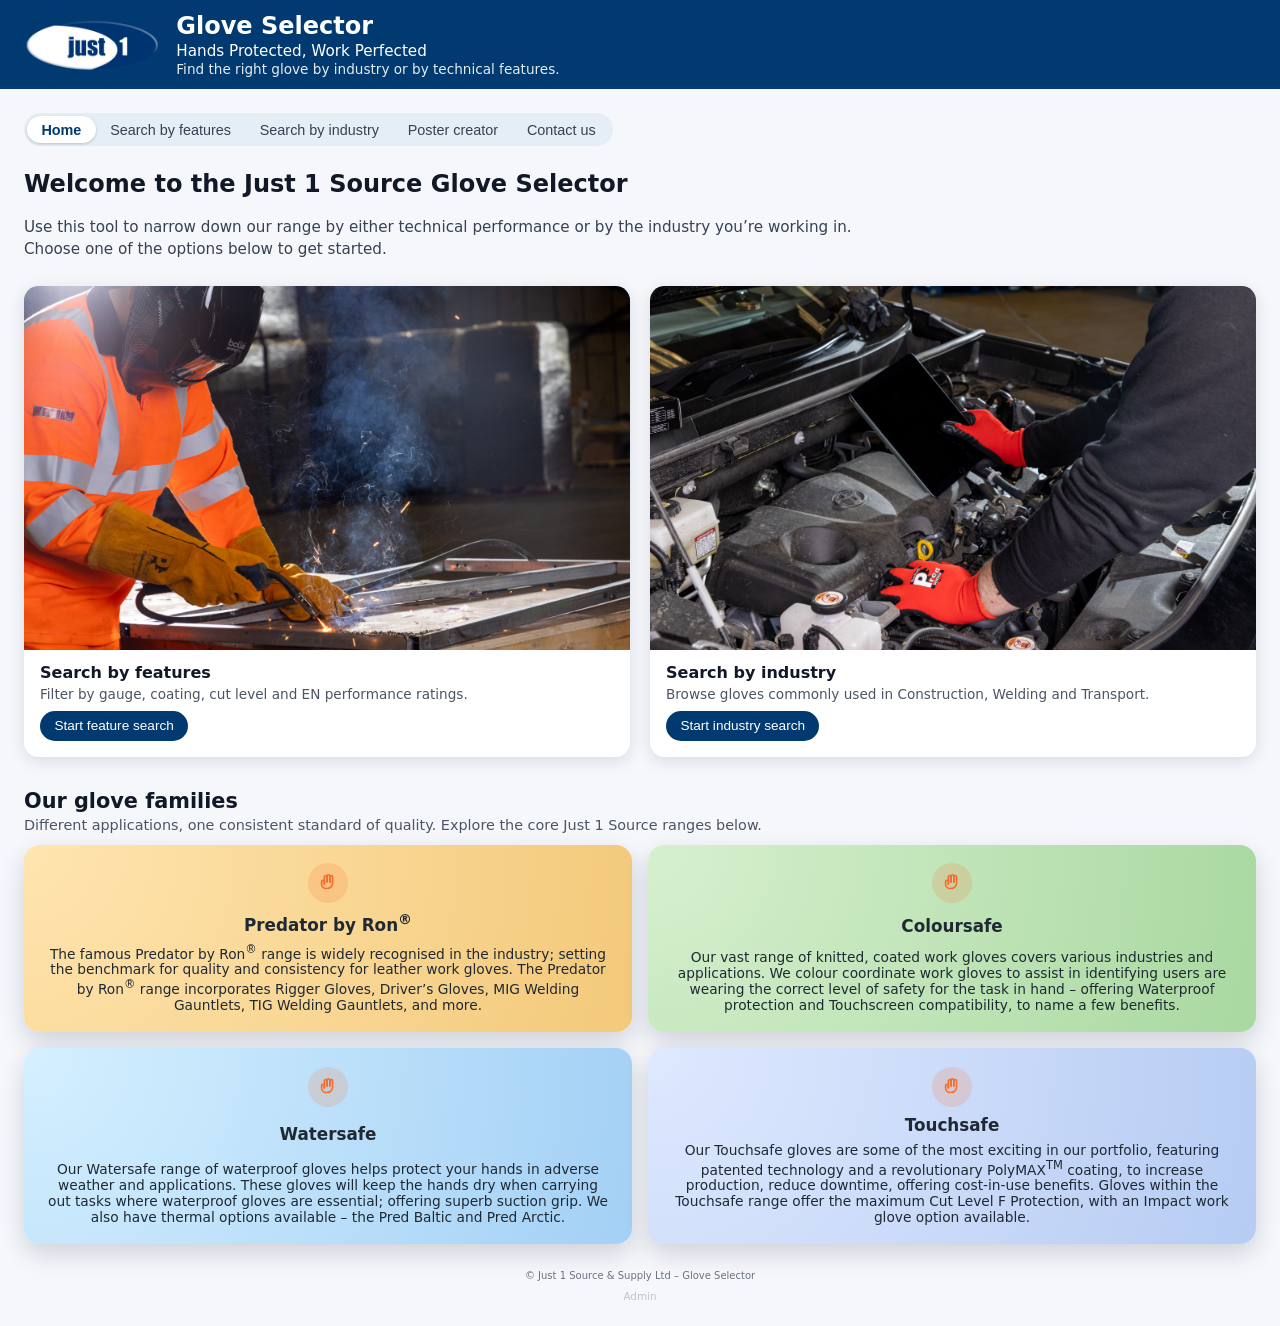
==== index.html @ 5ac8e530 "Add files via upload" ====
<!DOCTYPE html>
<html lang="en">
<head>
  <meta charset="UTF-8" />
  <title>Glove Selector | Just 1 Source</title>
  <meta name="viewport" content="width=device-width, initial-scale=1" />
  <link rel="stylesheet" href="style.css" />
</head>
<body>
  <header class="header">
    <div class="header-inner">
      <div class="brand" id="brand-home-link">
        <img src="logo-just1.png" alt="Just 1 Source logo" class="brand-logo" />
        <div class="brand-text">
          <h1 class="logo-title">Glove Selector</h1>
          <p class="tagline-main">Hands Protected, Work Perfected</p>
          <p class="tagline-sub">Find the right glove by industry or by technical features.</p>
        </div>
      </div>
    </div>
  </header>

  <main class="main-shell">
    <!-- Top-level navigation -->
    <div class="tab-bar">
      <button class="tab-button tab-button--active" data-tab="home">Home</button>
      <button class="tab-button" data-tab="features">Search by features</button>
      <button class="tab-button" data-tab="industry">Search by industry</button>
      <button class="tab-button" data-tab="poster">Poster creator</button>
      <button class="tab-button" data-tab="contact">Contact us</button>
    </div>

    <!-- TAB: HOME -->
    <section id="tab-home" class="tab-panel tab-panel--active">
      <div class="home-layout">
        <div class="home-copy">
          <h2>Welcome to the Just 1 Source Glove Selector</h2>
          <p>
            Use this tool to narrow down our range by either technical performance
            or by the industry you’re working in.
          </p>
          <p class="home-note">
            Choose one of the options below to get started.
          </p>
        </div>

        <!-- Two big navigation cards -->
        <div class="home-options">
          <!-- Search by Features card -->
          <article class="home-card" data-go-tab="features">
            <div class="home-card-image-wrap">
              <!-- replace with your own image later -->
              <img src="home-features.jpg" alt="Search by features" class="home-card-image">
            </div>
            <div class="home-card-body">
              <h3>Search by features</h3>
              <p>Filter by gauge, coating, cut level and EN performance ratings.</p>
              <button type="button" class="home-card-btn">Start feature search</button>
            </div>
          </article>

          <!-- Search by Industry card -->
          <article class="home-card" data-go-tab="industry">
            <div class="home-card-image-wrap">
              <!-- replace with your own image later -->
              <img src="home-industry.jpg" alt="Search by industry" class="home-card-image">
            </div>
            <div class="home-card-body">
              <h3>Search by industry</h3>
              <p>Browse gloves commonly used in Construction, Welding and Transport.</p>
              <button type="button" class="home-card-btn">Start industry search</button>
            </div>
          </article>
        </div>

        <!-- Product families tiles -->
        <section class="brand-range-section">
          <div class="brand-range-header">
            <h2>Our glove families</h2>
            <p>
              Different applications, one consistent standard of quality. Explore the core
              Just 1 Source ranges below.
            </p>
          </div>

          <div class="brand-range-grid">
            <!-- Predator by Ron -->
            <article class="brand-range-card brand-range-card--predator">
              <div class="brand-range-icon"></div>
              <h3>Predator by Ron<sup>®</sup></h3>
              <p>
                The famous Predator by Ron<sup>®</sup> range is widely recognised in the industry;
                setting the benchmark for quality and consistency for leather work gloves.
                The Predator by Ron<sup>®</sup> range incorporates Rigger Gloves, Driver’s Gloves,
                MIG Welding Gauntlets, TIG Welding Gauntlets, and more.
              </p>
            </article>

            <!-- Coloursafe -->
            <article class="brand-range-card brand-range-card--coloursafe">
              <div class="brand-range-icon"></div>
              <h3>Coloursafe</h3>
              <p>
                Our vast range of knitted, coated work gloves covers various industries and
                applications. We colour coordinate work gloves to assist in identifying users are
                wearing the correct level of safety for the task in hand – offering Waterproof
                protection and Touchscreen compatibility, to name a few benefits.
              </p>
            </article>

            <!-- Watersafe -->
            <article class="brand-range-card brand-range-card--watersafe">
              <div class="brand-range-icon"></div>
              <h3>Watersafe</h3>
              <p>
                Our Watersafe range of waterproof gloves helps protect your hands in adverse
                weather and applications. These gloves will keep the hands dry when carrying out
                tasks where waterproof gloves are essential; offering superb suction grip.
                We also have thermal options available – the Pred Baltic and Pred Arctic.
              </p>
            </article>

            <!-- Touchsafe -->
            <article class="brand-range-card brand-range-card--touchsafe">
              <div class="brand-range-icon"></div>
              <h3>Touchsafe</h3>
              <p>
                Our Touchsafe gloves are some of the most exciting in our portfolio, featuring
                patented technology and a revolutionary PolyMAX<sup>TM</sup> coating, to increase
                production, reduce downtime, offering cost-in-use benefits. Gloves within the
                Touchsafe range offer the maximum Cut Level F Protection, with an Impact work glove
                option available.
              </p>
            </article>
          </div>
        </section>
      </div>
    </section>

    <!-- TAB: SEARCH BY FEATURES -->
    <section id="tab-features" class="tab-panel">
      <div class="layout">
        <section class="filters" id="filters-features">
          <div class="filters-title-row">
            <h2>Filter</h2>
            <div class="filters-actions">
              <button id="collapse-features" class="filters-clear-link" type="button">Collapse all</button>
              <button id="clear-filters" class="filters-clear-link" type="button">Clear filters</button>
            </div>
          </div>
          <div id="feature-filters-root"></div>
        </section>

        <section class="results">
          <div class="results-header">
            <h2>Matching gloves</h2>
            <p id="results-count"></p>
          </div>
          <div id="results-grid" class="results-grid"></div>
        </section>
      </div>
    </section>

    <!-- TAB: SEARCH BY INDUSTRY -->
    <section id="tab-industry" class="tab-panel">
      <div class="layout">
        <section class="filters" id="filters-industry">
          <div class="filters-title-row">
            <h2>Filter</h2>
            <button id="clear-industry-filters" class="filters-clear-link" type="button">
              Clear filters
            </button>
          </div>

          <div class="filter-section">
            <button class="filter-section-header" type="button">
              <span>Industry</span>
              <span class="filter-section-toggle">–</span>
            </button>
            <div class="filter-section-body">
              <div id="filter-industry" class="filter-options filter-options--chips"></div>
            </div>
          </div>
        </section>

        <section class="results">
          <div class="results-header">
            <h2>Industry matches</h2>
            <p id="results-count-industry"></p>
          </div>
          <div id="results-grid-industry" class="results-grid"></div>
        </section>
      </div>
    </section>

    <!-- TAB: POSTER CREATOR -->
    <section id="tab-poster" class="tab-panel">
      <section class="poster-section">
        <div class="poster-inner">
          <div class="poster-header">
            <div>
              <h2>Create a poster</h2>
              <p>Select up to 10 gloves on the Features or Industry tabs.</p>
            </div>
            <div class="poster-controls">
              <span class="poster-count-label">
                Selected: <span id="poster-count">0</span> / 10
              </span>
              <button id="download-poster" class="primary-btn">Download PDF</button>
              <button id="clear-poster" class="clear-btn clear-btn-small">Clear poster</button>
            </div>
          </div>

          <!-- Configuration Buttons (Toolbar) -->
          <div class="poster-toolbar">
            <button class="poster-tool-btn" id="btn-open-distributor">Edit Distributor Details</button>
            <button class="poster-tool-btn" id="btn-open-prices">Edit Selling Prices</button>
            <button class="poster-tool-btn" id="btn-open-notes">Edit Notes</button>
            <button class="poster-tool-btn" id="btn-upload-logo">Upload Logo</button>
            <!-- Hidden file input -->
            <input type="file" id="customer-logo-input" accept="image/*" style="display:none" />
          </div>

          <!-- Poster Preview (Centered, Static Size) -->
          <div class="poster-a4-wrapper">
            <div class="poster-a4" id="poster-a4">
              <div class="poster-top">
                <div class="poster-brand">
                  <img src="logo-just1.png" alt="Just 1 Source logo" class="poster-j1-logo" />
                  <div class="poster-title-block">
                    <h3>Glove Selection</h3>
                    <p>Quality hand protection from Just 1 Source</p>
                  </div>
                </div>
                <div class="poster-customer" id="poster-customer-logo-wrapper">
                  <img id="customer-logo" alt="Customer logo" />
                </div>
              </div>

              <div class="poster-grid" id="poster-grid">
                <!-- product tiles get injected here -->
              </div>

              <div class="poster-footer">
                <div class="poster-company-box" id="poster-company-box">
                  <div class="poster-footer-title">Authorised Distributor</div>
                  <div class="poster-company-box-lines">
                    <div class="poster-company-box-line poster-company-name" id="poster-company-box-line-1"></div>
                    <div class="poster-company-box-line" id="poster-company-box-line-2"></div>
                    <div class="poster-company-box-line" id="poster-company-box-line-3"></div>
                    <div class="poster-company-box-line" id="poster-company-box-line-4"></div>
                    <div id="poster-company-box-line-5"></div>
                    <div class="poster-company-box-line" id="poster-company-box-website"></div>
                    <div class="poster-company-box-line" id="poster-company-box-telephone"></div>
                  </div>
                </div>
                <div class="poster-notes" id="poster-notes">
                  <div class="poster-footer-title">Notes</div>
                  <div class="poster-notes-box" id="poster-notes-box">—</div>
                </div>
              </div>
            </div>
          </div>
          
          <p class="poster-print-hint">
            Tip: you can also print the poster directly to A4 landscape from your browser if needed.
          </p>
        </div>
      </section>
    </section>

    <!-- MODALS -->

    <!-- Modal: Distributor -->
    <div id="modal-distributor" class="modal" aria-hidden="true">
      <div class="modal-overlay" tabindex="-1" data-close></div>
      <div class="modal-dialog">
        <div class="modal-header">
          <h3>Authorised Distributor Details</h3>
          <button class="modal-close-icon" data-close aria-label="Close">×</button>
        </div>
        <div class="modal-body">
          <div class="modal-form-grid">
            <div class="form-group">
              <label>Company name</label>
              <input class="poster-form-input" id="company-name" placeholder="Company name" />
            </div>
            <div class="form-group">
              <label>Telephone</label>
              <input class="poster-form-input" id="company-telephone" placeholder="Telephone" />
            </div>
            <div class="form-group full-width">
              <label>Address line 1</label>
              <input class="poster-form-input" id="company-address-1" placeholder="Address line 1" />
            </div>
            <div class="form-group full-width">
              <label>Address line 2</label>
              <input class="poster-form-input" id="company-address-2" placeholder="Address line 2" />
            </div>
            <div class="form-group">
              <label>City</label>
              <input class="poster-form-input" id="company-city" placeholder="City" />
            </div>
            <div class="form-group">
              <label>Postcode</label>
              <input class="poster-form-input" id="company-postcode" placeholder="Postcode" />
            </div>
            <div class="form-group full-width">
              <label>Website</label>
              <input class="poster-form-input" id="company-website" placeholder="Website" />
            </div>
          </div>
        </div>
        <div class="modal-footer">
          <button class="primary-btn" data-close>Done</button>
        </div>
      </div>
    </div>

    <!-- Modal: Prices -->
    <div id="modal-prices" class="modal" aria-hidden="true">
      <div class="modal-overlay" tabindex="-1" data-close></div>
      <div class="modal-dialog">
        <div class="modal-header">
          <h3>Selling Prices (Optional)</h3>
          <button class="modal-close-icon" data-close aria-label="Close">×</button>
        </div>
        <div class="modal-body">
          <p class="modal-subtitle">Prices entered here will appear inside each product tile on the poster.</p>
          <div id="poster-price-inputs" class="poster-price-inputs-modal"></div>
        </div>
        <div class="modal-footer">
          <button class="primary-btn" data-close>Done</button>
        </div>
      </div>
    </div>

    <!-- Modal: Notes -->
    <div id="modal-notes" class="modal" aria-hidden="true">
      <div class="modal-overlay" tabindex="-1" data-close></div>
      <div class="modal-dialog">
        <div class="modal-header">
          <h3>Notes (Printed bottom right)</h3>
          <button class="modal-close-icon" data-close aria-label="Close">×</button>
        </div>
        <div class="modal-body">
          <div class="notes-toolbar">
            <button id="notes-btn-bold" class="notes-tool-btn" title="Bold"><strong>B</strong></button>
            <button id="notes-btn-italic" class="notes-tool-btn" title="Italic"><em>I</em></button>
            <button id="notes-btn-size-down" class="notes-tool-btn" title="Decrease Size">A-</button>
            <span id="notes-size-display" class="notes-size-display">11pt</span>
            <button id="notes-btn-size-up" class="notes-tool-btn" title="Increase Size">A+</button>
          </div>
          <textarea class="poster-form-input poster-form-textarea" id="poster-notes-input" placeholder="Add any notes you'd like printed on the poster..."></textarea>
        </div>
        <div class="modal-footer">
          <button class="primary-btn" data-close>Done</button>
        </div>
      </div>
    </div>

    <!-- TAB: CONTACT US -->
    <section id="tab-contact" class="tab-panel">
      <section class="contact-section">
        <div class="contact-header">
          <h2>Contact our sales team</h2>
          <p>
            Find your local Just 1 Source representative below and use the territory map
            to see coverage for each area.
          </p>
        </div>

        <div class="contact-grid">
          <!-- Seamus first -->
          <article class="contact-card">
            <img src="Seamus McManus.png" alt="Seamus McManus" class="contact-avatar" />
            <h3>Seamus McManus</h3>
            <p class="contact-title">Sales Director</p>
            <p class="contact-details">
              <a href="mailto:seamus.mcmanus@just1source.com">seamus.mcmanus@just1source.com</a><br>
              <a href="tel:07764233674">07764233674</a>
            </p>
          </article>

          <article class="contact-card">
            <img src="Colin McLorg.png" alt="Colin McLorg" class="contact-avatar" />
            <h3>Colin McLorg</h3>
            <p class="contact-title">Commercial Director</p>
            <p class="contact-details">
              <a href="mailto:colin.mclorg@just1source.com">colin.mclorg@just1source.com</a><br>
              <a href="tel:07713388180">07713388180</a>
            </p>
          </article>

          <article class="contact-card">
            <img src="Daniel Ure.png" alt="Daniel Ure" class="contact-avatar" />
            <h3>Daniel Ure</h3>
            <p class="contact-title">Sales Manager</p>
            <p class="contact-details">
              <a href="mailto:daniel.ure@just1source.com">daniel.ure@just1source.com</a><br>
              <a href="tel:07931742046">07931742046</a>
            </p>
          </article>

          <article class="contact-card">
            <img src="Mark Dodsley.png" alt="Mark Dodsley" class="contact-avatar" />
            <h3>Mark Dodsley</h3>
            <p class="contact-title">Sales Manager</p>
            <p class="contact-details">
              <a href="mailto:mark.dodsley@just1source.com">mark.dodsley@just1source.com</a><br>
              <a href="tel:07947541128">07947541128</a>
            </p>
          </article>

          <article class="contact-card">
            <img src="Deborah Styth.png" alt="Deborah Styth" class="contact-avatar" />
            <h3>Deborah Styth</h3>
            <p class="contact-title">Sales Manager</p>
            <p class="contact-details">
              <a href="mailto:deborah.styth@just1source.com">deborah.styth@just1source.com</a><br>
              <a href="tel:07931742048">07931742048</a>
            </p>
          </article>

          <article class="contact-card">
            <img src="Paul Ellis.png" alt="Paul Ellis" class="contact-avatar" />
            <h3>Paul Ellis</h3>
            <p class="contact-title">Sales Manager</p>
            <p class="contact-details">
              <a href="mailto:paul.ellis@just1source.com">paul.ellis@just1source.com</a><br>
              <a href="tel:07508435540">07508435540</a>
            </p>
          </article>
        </div>

        <div class="territory-map-block">
          <h3>Territory map</h3>
          <p>
            Click the map to open a larger version, including direct phone numbers and email
            addresses for each territory.
          </p>
          <a href="Territory-map.webp" target="_blank" class="territory-map-link">
            <img
              src="Territory-map.webp"
              alt="Just 1 Source UK &amp; Ireland sales territory map"
              class="territory-map-image"
            />
          </a>
        </div>
      </section>
    </section>
  </main>

  <footer class="footer">
    <small>© Just 1 Source &amp; Supply Ltd – Glove Selector</small>
    <a href="admin.html" target="_blank" rel="noopener" class="footer-admin-link">Admin</a>
  </footer>


  <!-- Export overlay (shown while generating PDF) -->
  <div id="export-overlay" class="export-overlay" aria-hidden="true">
    <div class="export-overlay-card" role="status" aria-live="polite">
      <div class="export-spinner" aria-hidden="true"></div>
      <div class="export-overlay-text">
        <div class="export-overlay-title">Generating PDF…</div>
        <div class="export-overlay-sub">Please wait — this can take a few seconds.</div>
      </div>
    </div>
  </div>

  <!-- Lightbox for enlarged product images -->
  <div id="lightbox" class="image-lightbox">
    <img id="lightbox-img" src="" alt="Preview">
  </div>

  <script src="shared-utils.js"></script>
  <script src="data.js"></script>
  <!-- html2canvas for poster download -->
  <script src="https://cdn.jsdelivr.net/npm/html2canvas@1.4.1/dist/html2canvas.min.js"></script>
  <!-- jsPDF for poster PDF export -->
  <script src="https://cdn.jsdelivr.net/npm/jspdf@2.5.1/dist/jspdf.umd.min.js"></script>
  <script src="app.js"></script>
</body>
</html>
---- style.css ----
:root {
  --j1-blue: #003a70;
  --j1-blue-dark: #002953;
  --j1-bg: #f5f7fb;
}

*,
*::before,
*::after {
  box-sizing: border-box;
}

body {
  margin: 0;
  font-family: system-ui, -apple-system, BlinkMacSystemFont, "Segoe UI", sans-serif;
  background: var(--j1-bg);
  color: #111827;
}

/* Header */

.header {
  background: var(--j1-blue);
  color: #fff;
  padding: 0.75rem 1.5rem;
}

.header-inner {
  max-width: 1500px; /* widened further */
  margin: 0 auto;
}

.brand {
  display: flex;
  align-items: center;
  gap: 1rem;
  cursor: pointer;
}

.brand-logo {
  height: 56px;
  width: auto;
  max-width: 220px;
}

.brand-text {
  display: flex;
  flex-direction: column;
  gap: 0.1rem;
}

.logo-title {
  margin: 0;
  font-size: 1.5rem;
  font-weight: 700;
}

.tagline-main {
  margin: 0;
  font-size: 0.95rem;
  font-weight: 500;
}

.tagline-sub {
  margin: 0;
  font-size: 0.85rem;
  opacity: 0.9;
}

/* Main shell + tabs */

.main-shell {
  max-width: 1500px; /* widened further */
  margin: 1.5rem auto 1.5rem;
  padding: 0 1.5rem;
}

.tab-bar {
  display: inline-flex;
  flex-wrap: wrap;
  border-radius: 999px;
  background: #e5edf6;
  padding: 3px;
  margin-bottom: 0.75rem;
}

.tab-button {
  border: none;
  background: transparent;
  padding: 0.35rem 0.9rem;
  font-size: 0.9rem;
  border-radius: 999px;
  cursor: pointer;
  color: #374151;
}

.tab-button--active {
  background: #ffffff;
  color: var(--j1-blue);
  font-weight: 600;
  box-shadow: 0 1px 3px rgba(15, 23, 42, 0.2);
}

.tab-panel {
  display: none;
}

.tab-panel--active {
  display: block;
}

/* HOME PAGE */

.home-layout {
  margin-top: 0.75rem;
  display: flex;
  flex-direction: column;
  gap: 1.5rem;
}

.home-copy h2 {
  margin-top: 0;
  font-size: 1.5rem;
}

.home-copy p {
  margin: 0.25rem 0;
  font-size: 0.95rem;
  color: #374151;
}

.home-note {
  margin-top: 0.5rem;
  font-size: 0.85rem;
  color: #6b7280;
}

/* two big cards side by side */
.home-options {
  display: grid;
  grid-template-columns: repeat(2, minmax(0, 1fr));
  gap: 1.25rem;
}

.home-card {
  background: #ffffff;
  border-radius: 0.9rem;
  box-shadow: 0 4px 16px rgba(15, 23, 42, 0.12);
  display: flex;
  flex-direction: column;
  overflow: hidden;
  cursor: pointer;
  transition: transform 0.15s ease, box-shadow 0.15s ease;
}

.home-card:hover {
  transform: translateY(-2px);
  box-shadow: 0 8px 20px rgba(15, 23, 42, 0.18);
}

.home-card-image-wrap {
  width: 100%;
  padding-top: 60%;
  position: relative;
  background: #f3f4f6;
}

.home-card-image {
  position: absolute;
  inset: 0;
  width: 100%;
  height: 100%;
  object-fit: cover;
}

.home-card-body {
  padding: 0.8rem 1rem 1rem;
}

.home-card-body h3 {
  margin: 0 0 0.25rem;
  font-size: 1rem;
}

.home-card-body p {
  margin: 0 0 0.6rem;
  font-size: 0.85rem;
  color: #4b5563;
}

.home-card-btn {
  border-radius: 999px;
  border: none;
  padding: 0.45rem 0.9rem;
  font-size: 0.85rem;
  cursor: pointer;
  background: var(--j1-blue);
  color: #fff;
}

.home-card-btn:hover {
  background: var(--j1-blue-dark);
}

/* ---- Product family tiles ---- */

.brand-range-section {
  margin-top: 0.5rem;
}

.brand-range-header h2 {
  margin: 0 0 0.25rem;
  font-size: 1.3rem;
}

.brand-range-header p {
  margin: 0;
  font-size: 0.9rem;
  color: #4b5563;
}

.brand-range-grid {
  margin-top: 0.75rem;
  display: grid;
  grid-template-columns: repeat(2, minmax(0, 1fr));
  gap: 1rem;
}

.brand-range-card {
  position: relative;
  background: #ffffff;
  border-radius: 1rem;
  padding: 1.15rem 1.4rem 1.2rem;
  box-shadow: 0 10px 25px rgba(15, 23, 42, 0.16);
  display: flex;
  flex-direction: column;
  justify-content: space-between;
  overflow: hidden;
  align-items: center;
  text-align: center;
}

/* subtle gradient background per range */
.brand-range-card--predator {
  background: radial-gradient(circle at top left, #ffe5b0, #f3c97a);
}
.brand-range-card--coloursafe {
  background: radial-gradient(circle at top left, #d6f0cf, #a9d8a0);
}
.brand-range-card--watersafe {
  background: radial-gradient(circle at top left, #d5f0ff, #a3d0f5);
}
.brand-range-card--touchsafe {
  background: radial-gradient(circle at top left, #dfe9ff, #b6ccf3);
}

/* hand icon */
.brand-range-icon {
  width: 40px;
  height: 40px;
  border-radius: 999px;
  background: rgba(246, 109, 46, 0.18);
  display: flex;
  align-items: center;
  justify-content: center;
  margin-bottom: 0.4rem;
  position: relative;
}

.brand-range-icon::before {
  content: "";
  width: 22px;
  height: 22px;
  background-image: url("data:image/svg+xml,%3Csvg xmlns='http://www.w3.org/2000/svg' viewBox='0 0 24 24' fill='none' stroke='%23f66d2e' stroke-width='1.8' stroke-linecap='round' stroke-linejoin='round'%3E%3Cpath d='M8 13V5.5a1.5 1.5 0 0 1 3 0V11'/%3E%3Cpath d='M11 11V4.5a1.5 1.5 0 0 1 3 0V11'/%3E%3Cpath d='M14 11V5.5a1.5 1.5 0 0 1 3 0V12a6 6 0 0 1-6 6h-1a5 5 0 0 1-5-5v-2.5a1.5 1.5 0 0 1 3 0V13'/%3E%3C/svg%3E");
  background-size: contain;
  background-repeat: no-repeat;
  background-position: center;
}

.brand-range-card h3 {
  margin: 0.1rem 0 0.45rem;
  font-size: 1.05rem;
  color: #1f2933;
}

.brand-range-card p {
  margin: 0;
  font-size: 0.86rem;
  color: #1f2933;
  max-width: 36rem;
}

/* Shared layout for selector/industry/poster */

.layout {
  margin-top: 0.75rem;
  display: grid;
  grid-template-columns: 300px minmax(0, 1fr);
  gap: 1.5rem;
}

/* Filters */

.filters {
  background: #ffffff;
  border-radius: 0.75rem;
  padding: 1rem 1.25rem 1.25rem;
  box-shadow: 0 4px 12px rgba(15, 23, 42, 0.08);
  position: sticky;
  top: 1rem;
  align-self: start;
  max-height: calc(100vh - 2rem);
  overflow-y: auto;
}

.filters-title-row {
  display: flex;
  justify-content: space-between;
  align-items: center;
  margin-bottom: 0.5rem;
}

.filters-title-row h2 {
  margin: 0;
  font-size: 1rem;
  letter-spacing: 0.06em;
  text-transform: uppercase;
  color: #374151;
}

.filters-clear-link {
  border: none;
  background: none;
  padding: 0;
  font-size: 0.75rem;
  text-transform: uppercase;
  letter-spacing: 0.08em;
  color: var(--j1-blue);
  cursor: pointer;
}

.filters-clear-link:hover {
  text-decoration: underline;
}

.filter-section {
  border-top: 1px solid #e5e7eb;
  padding-top: 0.6rem;
  margin-top: 0.6rem;
}

.filter-section:first-of-type {
  border-top: none;
  padding-top: 0.3rem;
  margin-top: 0.3rem;
}

.filter-section-header {
  width: 100%;
  background: none;
  border: none;
  padding: 0;
  display: flex;
  justify-content: space-between;
  align-items: center;
  cursor: pointer;
  font-size: 0.8rem;
  font-weight: 600;
  text-transform: uppercase;
  letter-spacing: 0.05em;
  color: #374151;
  margin-bottom: 0.25rem;
}

.filter-section-toggle {
  font-size: 1rem;
  color: #9ca3af;
  transition: transform 0.15s ease;
}

.filter-section-body {
  overflow: hidden;
  max-height: 800px;
  transition: max-height 0.2s ease;
}

.filter-section.collapsed .filter-section-body {
  max-height: 0;
}

.filter-section.collapsed .filter-section-toggle {
  transform: rotate(90deg);
}

.filter-group {
  margin-bottom: 0.5rem;
}

.filter-group h3 {
  margin: 0 0 0.25rem;
  font-size: 0.78rem;
  font-weight: 600;
  text-transform: uppercase;
  letter-spacing: 0.04em;
  color: #6b7280;
}

.filter-options {
  display: flex;
  flex-wrap: wrap;
  gap: 0.35rem 0.5rem;
}

/* chip-style filters */
.filter-options--chips .filter-option {
  border-radius: 999px;
  border: 1px solid #d1d5db;
  padding: 0.2rem 0.65rem;
  background: #f9fafb;
  font-size: 0.8rem;
  display: inline-flex;
  align-items: center;
  gap: 0.35rem;
  cursor: pointer;
  transition: background 0.15s ease, border-color 0.15s ease, color 0.15s ease,
    box-shadow 0.15s ease;
}

.filter-options--chips .filter-option input[type="checkbox"] {
  appearance: none;
  width: 0;
  height: 0;
  margin: 0;
  padding: 0;
}

.filter-options--chips .filter-option span {
  white-space: nowrap;
}

.filter-option--active {
  background: #e5edf6;
  border-color: var(--j1-blue);
  color: var(--j1-blue);
  box-shadow: 0 0 0 1px rgba(0, 58, 112, 0.25);
}

.filter-subtitle {
  margin: 0.4rem 0 0.15rem;
  font-size: 0.75rem;
  font-weight: 600;
  text-transform: uppercase;
  letter-spacing: 0.03em;
  color: #6b7280;
}

.filter-help {
  margin-top: 0.75rem;
  font-size: 0.75rem;
  color: #6b7280;
}

.filter-help code {
  background: #f3f4f6;
  padding: 0 0.2rem;
  border-radius: 0.2rem;
}

/* Generic buttons */

.clear-btn {
  margin-top: 0.25rem;
  border: none;
  border-radius: 999px;
  padding: 0.5rem 0.75rem;
  font-size: 0.9rem;
  cursor: pointer;
  background: #e5edf6;
  color: var(--j1-blue);
  font-weight: 500;
}

.clear-btn:hover {
  background: #d4e1f2;
}

/* Results */

.results {
  min-width: 0;
}

.results-header {
  display: flex;
  justify-content: space-between;
  align-items: baseline;
  gap: 0.5rem;
  margin-bottom: 0.75rem;
}

.results-header h2 {
  margin: 0;
  font-size: 1.2rem;
}

#results-count,
#results-count-industry {
  margin: 0;
  font-size: 0.85rem;
  color: #6b7280;
}

.results-grid {
  display: grid;
  grid-template-columns: repeat(auto-fit, minmax(220px, 1fr));
  gap: 1rem;
}

.glove-card {
  background: #ffffff;
  border-radius: 0.75rem;
  padding: 0.8rem;
  box-shadow: 0 4px 12px rgba(15, 23, 42, 0.06);
  display: flex;
  flex-direction: column;
  gap: 0.45rem;
  min-height: 320px;
}

.glove-card::before {
  content: "";
  display: block;
  height: 3px;
  border-radius: 999px;
  background: var(--j1-blue);
  margin: -0.8rem -0.8rem 0.5rem;
}

.glove-image-wrapper {
  width: 100%;
  padding-top: 70%;
  position: relative;
  border-radius: 0.6rem;
  overflow: hidden;
  background: #f3f4f6;
}

.glove-image-wrapper img {
  position: absolute;
  inset: 0;
  width: 100%;
  height: 100%;
  object-fit: contain;
}

/* magnifying glass overlay - vector icon */
.magnify-btn {
  position: absolute;
  top: 6px;
  right: 6px;
  background: rgba(0,0,0,0.55);
  padding: 6px;
  border-radius: 50%;
  cursor: pointer;
  transition: 0.2s ease;
  display: flex;
  align-items: center;
  justify-content: center;
  border: none;
}

.magnify-btn:hover {
  background: rgba(0,0,0,0.75);
}

.magnify-btn::before {
  content: "";
  display: block;
  width: 16px;
  height: 16px;
  background-repeat: no-repeat;
  background-position: center;
  background-size: contain;
  background-image: url("data:image/svg+xml,%3Csvg xmlns='http://www.w3.org/2000/svg' viewBox='0 0 24 24' fill='none' stroke='white' stroke-width='2' stroke-linecap='round' stroke-linejoin='round'%3E%3Ccircle cx='11' cy='11' r='7'/%3E%3Cline x1='16' y1='16' x2='21' y2='21'/%3E%3C/svg%3E");
}

.glove-header {
  display: flex;
  flex-direction: column;
  gap: 0.15rem;
}

.glove-code {
  font-weight: 700;
  font-size: 0.95rem;
  color: var(--j1-blue);
  white-space: nowrap;
}

.glove-name {
  font-size: 0.85rem;
  color: #6b7280;
  overflow-wrap: break-word;
}

.glove-specs {
  font-size: 0.8rem;
  color: #374151;
  line-height: 1.3;
}

.glove-specs span {
  display: inline-block;
  margin-right: 0.5rem;
}

/* actions at bottom of card */
.glove-actions {
  margin-top: auto;
  display: flex;
  flex-direction: column;
  gap: 0.3rem;
}

.datasheet-btn {
  margin-top: 0.2rem;
  display: inline-flex;
  align-items: center;
  justify-content: center;
  gap: 0.35rem;
  padding: 0.45rem 0.75rem;
  border-radius: 999px;
  border: none;
  background: var(--j1-blue);
  color: #ffffff;
  font-size: 0.8rem;
  cursor: pointer;
  text-decoration: none;
  font-weight: 500;
}

.datasheet-btn:hover {
  background: var(--j1-blue-dark);
}

/* Poster add button */

.poster-btn {
  margin-top: 0.2rem;
  display: inline-flex;
  align-items: center;
  justify-content: center;
  gap: 0.35rem;
  border-radius: 999px;
  border: 1px solid #d1d5db;
  padding: 0.45rem 0.9rem; /* match Download poster pill height */
  font-size: 0.85rem;      /* match Download poster */
  font-weight: 500;
  background: #fff;
  cursor: pointer;
}

.poster-btn:hover {
  background: #f3f4f6;
}

/* --- Filter lists: make every filter look like Requirements (vertical + scrollable) --- */

/* Apply to both Features + Industry filter panels */
.filters .filter-options {
  display: flex;
  flex-direction: column;
  flex-wrap: nowrap;
  gap: 0.35rem;
}

/* Each filter block becomes scrollable so it doesn't dominate the page */
.filters .filter-section-body .filter-options {
  max-height: 260px;
  overflow-y: auto;
  padding-right: 4px; /* space from scrollbar */
}

/* Ensure each checkbox row is a full-width line (prevents multi-column wrapping) */
.filters .filter-options .checkbox-row {
  display: flex;
  align-items: center;
  gap: 0.5rem;
  width: 100%;
  white-space: normal;
}

/* If any legacy chip markup is present, stack it vertically too */
.filters .filter-options--chips {
  display: flex;
  flex-direction: column;
  gap: 0.35rem;
}

.poster-btn--active {
  border-color: var(--j1-blue);
  background: #e5edf6;
  color: var(--j1-blue);
}

.poster-btn:disabled {
  opacity: 0.5;
  cursor: not-allowed;
}

/* Poster section */

.poster-section {
  margin-top: 0.75rem;
}

.poster-inner {
  background: #ffffff;
  border-radius: 0.75rem;
  padding: 1rem 1.25rem 1.25rem;
  box-shadow: 0 4px 12px rgba(15, 23, 42, 0.08);
}

.poster-header {
  display: flex;
  justify-content: space-between;
  gap: 1rem;
  align-items: center;
  margin-bottom: 0.75rem;
}

.poster-header h2 {
  margin: 0;
}

.poster-header p {
  margin: 0.25rem 0 0;
  font-size: 0.85rem;
  color: #6b7280;
}

.poster-controls {
  display: flex;
  flex-wrap: wrap;
  gap: 0.5rem 0.75rem;
  align-items: center;
  justify-content: flex-end;
}

.poster-count-label {
  font-size: 0.85rem;
}

.upload-label {
  font-size: 0.8rem;
  display: inline-flex;
  align-items: center;
  gap: 0.35rem;
}

.upload-label input[type="file"] {
  font-size: 0.75rem;
}

.primary-btn {
  border-radius: 999px;
  border: none;
  padding: 0.45rem 0.9rem;
  font-size: 0.85rem;
  cursor: pointer;
  background: var(--j1-blue);
  color: #ffffff;
  font-weight: 500;
}

.primary-btn:hover {
  background: var(--j1-blue-dark);
}

.clear-btn-small {
  margin-top: 0;
  padding-inline: 0.75rem;
}

/* =========================================================
   POSTER CREATOR - TOOLBAR & STATIC PREVIEW
   ========================================================= */

/* Toolbar Buttons */
.poster-toolbar {
  display: flex;
  flex-wrap: wrap;
  gap: 0.75rem;
  margin-bottom: 1.5rem;
  padding-bottom: 1rem;
  border-bottom: 1px solid #e5e7eb;
}

.poster-tool-btn {
  background: #fff;
  border: 1px solid #d1d5db;
  color: #374151;
  padding: 0.5rem 1rem;
  border-radius: 0.5rem;
  font-size: 0.9rem;
  font-weight: 500;
  cursor: pointer;
  transition: all 0.2s ease;
  box-shadow: 0 1px 2px rgba(0,0,0,0.05);
}

.poster-tool-btn:hover {
  background: #f9fafb;
  border-color: #9ca3af;
  transform: translateY(-1px);
}

.poster-tool-btn:active {
  transform: translateY(0);
}

/* Static A4 Shell */
.poster-a4-wrapper {
  margin-top: 0.75rem;
  display: flex;
  justify-content: center;
}

.poster-a4 {
  background: #ffffff;
  /* 
     A4 Landscape aspect ratio = 297mm / 210mm = 1.414. 
     We set a max-width, and let aspect-ratio drive the height.
  */
  width: 100%;
  max-width: 1200px;
  aspect-ratio: 297 / 210;
  
  border: 1px solid #d1d5db;
  box-shadow: 0 4px 16px rgba(15, 23, 42, 0.12);
  padding: 16px 20px;
  display: flex;
  flex-direction: column;
  box-sizing: border-box;
}

.poster-top {
  display: flex;
  justify-content: space-between;
  align-items: center;
  border-bottom: 2px solid var(--j1-blue);
  padding-bottom: 8px;
  margin-bottom: 12px;
}

.poster-brand {
  display: flex;
  align-items: center;
  gap: 0.75rem;
}

.poster-j1-logo {
  height: 40px;
  width: auto;
}

.poster-title-block h3 {
  margin: 0;
  font-size: 1.1rem;
}

.poster-title-block p {
  margin: 0.15rem 0 0;
  font-size: 0.8rem;
  color: #4b5563;
}

.poster-customer {
  display: flex;
  flex-direction: column;
  align-items: flex-end;
  gap: 0.25rem;
  max-width: 220px;
}

#customer-logo {
  max-height: 42px;
  max-width: 220px;
  object-fit: contain;
}

/* Grid that grows inside the fixed shell */
.poster-grid {
  flex: 1;
  display: grid;
  gap: 12px;
  padding-top: 4px;
  box-sizing: border-box;
  grid-template-columns: repeat(3, 1fr);
  grid-auto-rows: 1fr;
  /* Ensure it fills available space */
  align-content: stretch;
  /* FIX: Allow grid to shrink so it respects the A4 container height */
  min-height: 0;
}

/* Dynamic layouts */
.poster-grid.layout-1 { grid-template-columns: 1fr; grid-template-rows: 1fr; }
.poster-grid.layout-2 { grid-template-columns: 1fr 1fr; grid-template-rows: 1fr; }
.poster-grid.layout-3 { grid-template-columns: 1fr 1fr 1fr; grid-template-rows: 1fr; }
.poster-grid.layout-4 { grid-template-columns: 1fr 1fr; grid-template-rows: 1fr 1fr; }
.poster-grid.layout-5, .poster-grid.layout-6 { grid-template-columns: 1fr 1fr 1fr; grid-template-rows: 1fr 1fr; }
.poster-grid.layout-7, .poster-grid.layout-8 { grid-template-columns: repeat(4, 1fr); grid-template-rows: 1fr 1fr; }
.poster-grid.layout-9, .poster-grid.layout-10 { grid-template-columns: repeat(5, 1fr); grid-template-rows: 1fr 1fr; gap: 8px; }

/* Font scaling for dense grids */
.poster-grid.layout-9 .poster-item-caption,
.poster-grid.layout-10 .poster-item-caption { font-size: 0.75rem; }
.poster-grid.layout-9 .poster-item-code,
.poster-grid.layout-10 .poster-item-code { font-size: 0.85rem; }

/* POSTER ITEM STYLING (MATCHES EXPORT) */
.poster-item {
  border: 1px solid #e6e9ef;
  border-radius: 12px;
  padding: 12px;
  background: #ffffff;
  display: flex;
  flex-direction: column;
  justify-content: space-between;
  overflow: hidden; /* Fix cut-off issues */
  box-shadow: 0 4px 12px rgba(15, 23, 42, 0.05);
}

.poster-item-caption {
  background: #0b3b67;
  color: #ffffff;
  width: 100%;
  padding: 10px 12px;
  margin: -12px -12px 6px -12px; /* Pull to edges */
  width: calc(100% + 24px); /* Fix width due to negative margin */
  display: flex;
  flex-direction: column;
  align-items: flex-start;
  gap: 2px;
  min-height: 52px;
  border-radius: 11px 11px 0 0;
  box-sizing: border-box;
}

.poster-item-code {
  font-weight: 800;
  font-size: 0.9rem;
  color: #ffffff;
}

.poster-item-name {
  font-weight: 600;
  font-size: 0.78rem;
  color: #ffffff;
  opacity: 0.95;
}

.poster-item-image {
  flex: 1;
  width: 100%;
  display: flex;
  align-items: center;
  justify-content: center;
  min-height: 0;
  margin: 4px 0;
}

.poster-item-image img {
  max-width: 100%;
  max-height: 100%;
  width: auto;
  height: auto;
  object-fit: contain;
}

.poster-item-meta {
  width: 100%;
  background: rgba(2, 132, 199, 0.10);
  border-top: 1px solid rgba(2, 132, 199, 0.18);
  border-radius: 0 0 11px 11px;
  padding: 8px 10px;
  margin: 6px -12px -12px -12px;
  width: calc(100% + 24px);
  font-size: 0.75rem;
  display: flex;
  flex-direction: column;
  gap: 3px;
  box-sizing: border-box;
}

.poster-meta-row {
  display: flex;
  align-items: baseline;
  gap: 6px;
  line-height: 1.2;
}

.poster-meta-key {
  font-weight: 800;
  min-width: 48px;
  color: #0f172a;
}

.poster-meta-val {
  color: #334155;
  flex: 1;
}

.poster-price-inline {
  margin-left: auto;
  font-weight: 800;
  font-size: 0.72rem;
  padding: 2px 8px;
  border-radius: 999px;
  background: #ffffff;
  border: 1px solid #cbd5e1;
  color: #0f172a;
}

.poster-meta-row--cut {
  align-items: center;
}

/* Footer boxes */
.poster-footer {
  display: grid;
  grid-template-columns: 1fr 1fr;
  gap: 12px;
  margin-top: 10px;
}

.poster-company-box, .poster-notes {
  background: rgba(255,255,255,0.9);
  border: 1px solid #e5e7eb;
  border-radius: 12px;
  padding: 10px;
  min-height: 104px;
}

.poster-footer-title {
  font-size: 10px;
  font-weight: 900;
  color: #0f172a;
  margin-bottom: 6px;
  text-transform: uppercase;
  letter-spacing: .04em;
}

.poster-company-box-lines {
  display:flex;
  flex-direction: column;
  gap: 3px;
  font-size: 9px;
  color:#0f172a;
}
.poster-company-name { font-weight: 900; }

.poster-notes-box {
  font-size: 9px;
  color:#0f172a;
  white-space: pre-wrap;
  word-break: break-word;
  min-height: 58px;
}

/* Print Hint */
.poster-print-hint {
  margin-top: 0.75rem;
  font-size: 0.8rem;
  color: #6b7280;
  text-align: center;
}


/* =========================================================
   MODALS
   ========================================================= */
.modal {
  position: fixed;
  inset: 0;
  z-index: 9999;
  display: flex;
  align-items: center;
  justify-content: center;
  opacity: 0;
  visibility: hidden;
  transition: opacity 0.2s ease, visibility 0.2s;
}

.modal.active {
  opacity: 1;
  visibility: visible;
}

.modal-overlay {
  position: absolute;
  inset: 0;
  background: rgba(0, 0, 0, 0.5);
  backdrop-filter: blur(2px);
}

.modal-dialog {
  position: relative;
  background: #fff;
  border-radius: 0.75rem;
  width: 90%;
  max-width: 500px;
  box-shadow: 0 10px 25px rgba(0,0,0,0.2);
  display: flex;
  flex-direction: column;
  max-height: 90vh;
}

.modal-header {
  padding: 1rem 1.25rem;
  border-bottom: 1px solid #e5e7eb;
  display: flex;
  justify-content: space-between;
  align-items: center;
}

.modal-header h3 {
  margin: 0;
  font-size: 1.1rem;
  color: #111827;
}

.modal-close-icon {
  background: none;
  border: none;
  font-size: 1.5rem;
  line-height: 1;
  color: #6b7280;
  cursor: pointer;
  padding: 0 0.5rem;
}

.modal-body {
  padding: 1.25rem;
  overflow-y: auto;
}

.modal-footer {
  padding: 1rem 1.25rem;
  border-top: 1px solid #e5e7eb;
  text-align: right;
  background: #f9fafb;
  border-radius: 0 0 0.75rem 0.75rem;
}

/* Modal Form Styling */
.modal-form-grid {
  display: grid;
  grid-template-columns: 1fr 1fr;
  gap: 1rem;
}

.form-group {
  display: flex;
  flex-direction: column;
  gap: 0.35rem;
}

.form-group.full-width {
  grid-column: 1 / -1;
}

.form-group label {
  font-size: 0.85rem;
  font-weight: 600;
  color: #374151;
}

.poster-form-input {
  width: 100%;
  border: 1px solid #d1d5db;
  border-radius: 0.5rem;
  padding: 0.6rem;
  font-size: 0.95rem;
  background: #fff;
}
.poster-form-input:focus {
  outline: 2px solid var(--j1-blue);
  border-color: var(--j1-blue);
}

.poster-form-textarea {
  min-height: 120px;
  resize: vertical;
}

.modal-subtitle {
  margin: 0 0 1rem;
  font-size: 0.9rem;
  color: #6b7280;
}

/* Prices Modal list */
.poster-price-inputs-modal {
  display: flex;
  flex-direction: column;
  gap: 0.75rem;
}

.poster-price-row {
  display: flex;
  justify-content: space-between;
  align-items: center;
  border-bottom: 1px solid #f3f4f6;
  padding-bottom: 0.5rem;
}
.poster-price-row:last-child {
  border-bottom: none;
}
.poster-price-label {
  font-weight: 600;
  color: #1f2933;
  font-size: 0.9rem;
}
.poster-price-input {
  width: 90px;
  border: 1px solid #d1d5db;
  border-radius: 0.4rem;
  padding: 0.3rem 0.5rem;
}
.poster-price-empty {
  color: #6b7280;
  font-style: italic;
  text-align: center;
  padding: 1rem;
}


/* CONTACT SECTION */

.contact-section {
  margin-top: 0.75rem;
  background: #ffffff;
  border-radius: 0.75rem;
  padding: 1rem 1.25rem 1.5rem;
  box-shadow: 0 4px 12px rgba(15, 23, 42, 0.08);
}

.contact-header h2 {
  margin: 0 0 0.25rem;
}

.contact-header p {
  margin: 0;
  font-size: 0.9rem;
  color: #4b5563;
}

/* Wider boxes, still responsive */
.contact-grid {
  margin-top: 1rem;
  display: grid;
  grid-template-columns: repeat(auto-fit, minmax(210px, 1fr)); /* min width bumped */
  gap: 1.25rem;
}

.contact-card {
  background: #f9fafb;
  border-radius: 0.75rem;
  padding: 1.1rem 1.1rem 1.35rem; /* slightly more padding */
  display: flex;
  flex-direction: column;
  align-items: center;
  text-align: center;
  box-shadow: 0 2px 6px rgba(15, 23, 42, 0.06);
}

.contact-avatar {
  width: 110px;   /* larger avatar */
  height: 110px;
  border-radius: 50%;
  object-fit: cover;
  margin-bottom: 0.55rem;
}

.contact-card h3 {
  margin: 0.15rem 0 0;
  font-size: 0.98rem;
}

.contact-title {
  margin: 0.12rem 0 0.2rem;
  font-size: 0.88rem;
  font-weight: 600;
  color: var(--j1-blue);
}

.contact-details {
  margin: 0.2rem 0 0;
  font-size: 0.86rem;
  color: #374151;
  line-height: 1.4;
}

/* Stack email & phone cleanly and give them breathing room */
.contact-details a {
  color: var(--j1-blue);
  text-decoration: none;
  display: block;
}

.contact-details a + a {
  margin-top: 0.18rem;
}

.contact-details a:hover {
  text-decoration: underline;
}

.territory-map-block {
  margin-top: 1.5rem;
  text-align: center;
}

.territory-map-block h3 {
  margin: 0 0 0.25rem;
}

.territory-map-block p {
  margin: 0 0 0.75rem;
  font-size: 0.9rem;
  color: #4b5563;
}

.territory-map-link {
  display: inline-block;
}

.territory-map-image {
  max-width: 100%;
  height: auto;
  border-radius: 0.75rem;
  border: 1px solid #e5e7eb;
  box-shadow: 0 4px 12px rgba(15, 23, 42, 0.12);
}

/* Lightbox */

.image-lightbox {
  position: fixed;
  inset: 0;
  background: rgba(0,0,0,0.85);
  display: none;
  align-items: center;
  justify-content: center;
  z-index: 9999;
}

.image-lightbox img {
  max-width: 90vw;
  max-height: 90vh;
  border-radius: 10px;
}

.image-lightbox.active {
  display: flex;
}

/* Footer */

.footer {
  text-align: center;
  padding: 0 1.5rem 1.5rem;
  font-size: 0.75rem;
  color: #6b7280;
}

.footer-admin-link {
  display: block;
  margin-top: 0.5rem;
  font-size: 0.65rem;
  color: #9ca3af;
  text-decoration: none;
  opacity: 0.6;
  transition: opacity 0.2s;
}

.footer-admin-link:hover {
  opacity: 1;
  text-decoration: underline;
}

/* Responsive */

@media (max-width: 768px) {
  .home-layout {
    flex-direction: column;
  }

  .home-options {
    grid-template-columns: 1fr;
  }

  .brand-range-grid {
    grid-template-columns: 1fr;
  }

  .layout {
    grid-template-columns: 1fr;
  }

  .filters {
    position: static;
    max-height: none;
  }

  .brand {
    flex-direction: column;
    align-items: flex-start;
  }

  .brand-logo {
    height: 48px;
  }

  .poster-header {
    flex-direction: column;
    align-items: flex-start;
  }

  .poster-controls {
    justify-content: flex-start;
  }

  .poster-a4 {
    max-width: 100%;
  }
}

/* Print – force single A4 landscape page with poster only */

@media print {
  @page { size: A3 landscape; margin: 0; }

  html, body {
    width: 420mm;
    height: 297mm;
    margin: 0 !important;
    padding: 0 !important;
    background: #ffffff !important;
    -webkit-print-color-adjust: exact;
    print-color-adjust: exact;
  }

  /* Hide everything except the poster canvas */
  body * { visibility: hidden !important; }

  .poster-a4-wrapper,
  .poster-a4-wrapper * {
    visibility: visible !important;
  }

  /* Pin poster to top-left of the page */
  .poster-a4-wrapper {
    position: fixed !important;
    left: 0 !important;
    top: 0 !important;
    width: 420mm !important;
    height: 297mm !important;
    margin: 0 !important;
    padding: 0 !important;
    display: block !important;
  }

  /* Exact page-sized poster */
  #poster-a4,
  .poster-a4 {
    width: 420mm !important;
    height: 297mm !important;
    max-width: none !important;
    aspect-ratio: auto !important;
    margin: 0 !important;
        /* keep a small safe padding so nothing clips */
    padding: 8mm 10mm !important;
    overflow: hidden !important;
  }

  /* Ensure the grid fills the remaining space and always stays inside */
  .poster-grid {
    flex: 1 1 auto !important;
    min-height: 0 !important;
    display: grid !important;
    /* DYNAMIC LAYOUTS FOR PRINT (Match screen classes) */
    align-content: stretch !important;
  }
  .poster-grid.layout-1 { grid-template-columns: 1fr !important; grid-template-rows: 1fr !important; }
  .poster-grid.layout-2 { grid-template-columns: 1fr 1fr !important; grid-template-rows: 1fr !important; }
  .poster-grid.layout-3 { grid-template-columns: 1fr 1fr 1fr !important; grid-template-rows: 1fr !important; }
  .poster-grid.layout-4 { grid-template-columns: 1fr 1fr !important; grid-template-rows: 1fr 1fr !important; }
  .poster-grid.layout-5,
  .poster-grid.layout-6 { grid-template-columns: 1fr 1fr 1fr !important; grid-template-rows: 1fr 1fr !important; }
  .poster-grid.layout-7,
  .poster-grid.layout-8 { grid-template-columns: repeat(4, 1fr) !important; grid-template-rows: 1fr 1fr !important; }
  .poster-grid.layout-9,
  .poster-grid.layout-10 { grid-template-columns: repeat(5, 1fr) !important; grid-template-rows: 1fr 1fr !important; gap: 8mm !important; }


  /* Make tiles behave nicely in fixed-size print */
  .poster-item {
    min-height: 0 !important;
    overflow: hidden !important;
  }

  .poster-item-image {
    /* Auto-flex height based on available space - but keep reasonable max */
    flex: 1 1 auto !important;
    display: flex !important;
    align-items: center !important;
    justify-content: center !important;
    overflow: hidden !important;
  }

  .poster-item-image img {
    max-width: 100% !important;
    max-height: 100% !important;
    width: auto !important;
    height: auto !important;
    object-fit: contain !important;
  }

  /* Remove UI-only bits inside poster tiles */
  .poster-remove-btn { display: none !important; }
}

/* ------------------------------------------------------------
   Poster (PRINT) – A3 Landscape tweaks requested
   - Blue banner behind product code & name
   - Larger meta text (Sizes/Brand/Coating/Cut)
   - Remove extra gap between Coating and Cut
   - Slightly larger images (without breaking 1-page constraint)
   ------------------------------------------------------------ */

@media print {
  /* Blue banner header inside each product tile */
  #poster-a4 .poster-item { overflow: hidden; }
  #poster-a4 .poster-item-caption {
    background: #0b3b67 !important;
    color: #fff !important;
    padding: 4mm !important;
    margin: 0 !important;
    border-radius: 8px 8px 0 0 !important;
    width: auto !important; /* Reset layout tweaks for print */
  }
  #poster-a4 .poster-item-code,
  #poster-a4 .poster-item-name {
    color: #fff !important;
    font-weight: 700 !important;
  }

  /* Bigger glove image (still fits on one page) */
  #poster-a4 .poster-item-image {
    /* Height is handled by flex/grid dynamic sizing mostly, but ensure margins */
    margin: 1mm 0 2mm !important;
  }

  /* Bigger meta text */
  #poster-a4 .poster-item-meta { font-size: 10pt !important; line-height: 1.25 !important; }
  #poster-a4 .poster-meta-key { font-size: 10pt !important; }
  #poster-a4 .poster-meta-val { font-size: 10pt !important; }
  #poster-a4 .poster-price-inline { font-size: 10pt !important; }

  /* Remove the unwanted gap between Coating and Cut */
  #poster-a4 .poster-meta-row { margin: 0 !important; }
  #poster-a4 .poster-meta-row--cut { margin-top: 0 !important; }

  /* Ensure City + Postcode newline renders properly */
  #poster-a4 [id^="poster-company-box-line-"] { white-space: pre-line; }
}

/* --- Features tab: make Collapse/Expand/Clear controls look like pill buttons --- */
#filters-features .filters-title-row {
  gap: 10px;
}

#filters-features .filters-title-row .filters-clear-link {
  padding: 0.38rem 0.72rem;
  border-radius: 999px;
  border: 1px solid #cbd5e1;
  background: #ffffff;
  color: var(--j1-blue);
  font-weight: 700;
  font-size: 0.72rem;
  letter-spacing: 0.06em;
  text-transform: uppercase;
  line-height: 1;
  box-shadow: 0 1px 2px rgba(15, 23, 42, 0.10);
}

#filters-features .filters-title-row .filters-clear-link:hover {
  background: #e8f0f7;
  border-color: #94a3b8;
  text-decoration: none;
}

#filters-features .filters-title-row .filters-clear-link:active {
  transform: translateY(1px);
  box-shadow: 0 0 0 rgba(15, 23, 42, 0.0);
}

#filters-features .filters-title-row .filters-clear-link:focus-visible {
  outline: 2px solid rgba(0, 58, 112, 0.45);
  outline-offset: 2px;
}

/* --- Layout tweak: place Expand/Collapse + Clear side-by-side under 'Filter' --- */
#filters-features .filters-title-row {
  display: grid;
  grid-template-columns: 1fr;
  row-gap: 6px;
}

#filters-features .filters-title-row h2 {
  margin-bottom: 2px;
}

#filters-features .filters-title-row .filters-actions {
  display: flex;
  gap: 8px;
}

#filters-features .filters-title-row .filters-clear-link {
  margin-left: 0; /* override previous inline spacing */
}


/* A4 landscape */
#tab-poster .poster-a4-wrapper{ width: 1123px; max-width: 100%; margin: 0 auto; }
@media print{ @page { size: A4 landscape; margin: 8mm; } }

/* Poster footer */
#tab-poster .poster-footer{ display: grid; grid-template-columns: 1fr 1fr; gap: 12px; margin-top: 10px; }
#tab-poster .poster-company-box, #tab-poster .poster-notes{ background: rgba(255,255,255,0.9); border: 1px solid #e5e7eb; border-radius: 12px; padding: 10px; }

/* Poster footer height tweak (keep Tel/Web visible) */
#tab-poster .poster-company-box,
#tab-poster .poster-notes{
  min-height: 104px;
}
#tab-poster .poster-notes-box{
  min-height: 72px;
}

#tab-poster .poster-footer-title{ font-size: 10px; font-weight: 900; color: #0f172a; margin-bottom: 6px; text-transform: uppercase; letter-spacing: .04em; }
#tab-poster .poster-company-box-lines{ display:flex; flex-direction: column; gap: 3px; font-size: 9px; color:#0f172a; }
#tab-poster .poster-company-name{ font-weight: 900; }
#tab-poster .poster-notes-box{ font-size: 9px; color:#0f172a; white-space: pre-wrap; word-break: break-word; min-height: 58px; }

/* Price inside tile */
#tab-poster .poster-item-price{ margin-top: 6px; align-self: flex-end; font-size: 10px; font-weight: 900; color: #0f172a; background: rgba(0,58,112,0.08); border: 1px solid rgba(0,58,112,0.18); padding: 4px 8px; border-radius: 999px; }


/* A4 landscape: ensure single page output */
#tab-poster .poster-a4-wrapper{
  width: 1123px;              /* screen preview */
  max-width: 100%;
  margin: 0 auto;
}

@media print{
  @page { size: A4 landscape; margin: 8mm; }
  html, body { width: 420mm; height: 297mm; }
  #tab-poster .poster-a4-wrapper{ width: 100% !important; }
  #tab-poster .poster-a4{
    width: 100% !important;
    height: auto !important;
    box-shadow: none !important;
    border: none !important;
    overflow: hidden !important;
  }
  /* Avoid extra blank pages from large margins/spacing */
  #tab-poster .poster-form,
  #tab-poster .poster-header,
  #tab-poster .poster-actions{
    display: none !important;
  }
  #tab-poster .tab-panel{ padding: 0 !important; margin: 0 !important; }
  #tab-poster .poster-a4-wrapper{ page-break-inside: avoid; }
}


/* === Poster print lock (A4 landscape, single page) === */
@media print{
  /* Print only the poster canvas */
  body * { visibility: hidden !important; }
  #tab-poster, #tab-poster * { visibility: visible !important; }

  /* Remove any outer spacing that can trigger an extra page */
  html, body { margin: 0 !important; padding: 0 !important; }

  /* Hide controls/forms; keep just the poster */
  #tab-poster .poster-form,
  #tab-poster .poster-actions,
  #tab-poster .poster-header,
  #tab-poster .top-nav,
  #tab-poster .site-header { display: none !important; }

  /* Position poster at the top-left of the printed page */
  #tab-poster{
    position: relative !important;
    padding: 0 !important;
    margin: 0 !important;
  }

  @page { size: A4 landscape; margin: 0mm; }

  /* Exact A4 landscape sheet */
  #tab-poster .poster-a4-wrapper{
    position: fixed !important;
    left: 0 !important;
    top: 0 !important;
    width: 420mm !important;
    height: 297mm !important;
    margin: 0 !important;
    padding: 0 !important;
    overflow: hidden !important;
  }

  /* Poster canvas with safe inner padding */
  #tab-poster .poster-a4{
    width: 420mm !important;
    height: 297mm !important;
    margin: 0 !important;
        overflow: hidden !important;
    box-sizing: border-box !important;
    padding: 10mm !important; /* printable safe area */
  }

  /* Tighten vertical space so 6–8 tiles + footer fit */
  #tab-poster .poster-grid{
    gap: 6mm !important;
    margin-top: 6mm !important;
  }

  #tab-poster .poster-item{
    box-sizing: border-box !important;
    padding: 4mm !important;
  }

  /* Ensure images don't push height */
  #tab-poster .poster-item-image{
    /* Handled by flex but safety check */
  }

  /* Footer always visible and compact */
  #tab-poster .poster-footer{
    gap: 6mm !important;
    margin-top: 6mm !important;
  }
  #tab-poster .poster-company-box,
  #tab-poster .poster-notes{
    padding: 4mm !important;
  }
  #tab-poster .poster-notes-box{
    min-height: 18mm !important;
  }
}


/* Print meta tweak: ensure last line (Cut + Price) never clips */
@media print{
  #tab-poster .poster-item-meta{
    font-size: 8.2px !important;
    line-height: 1.25 !important;
    margin-top: 2mm !important;
  }
  #tab-poster .poster-meta-row{
    gap: 3mm !important;
  }
  #tab-poster .poster-item{
    padding-bottom: 6mm !important;
  }
  #tab-poster .poster-price-inline{
    font-size: 8.2px !important;
    padding: 1.2px 5px !important;
  }
}


/* nowrap cut row + price so it doesn't wrap/clamp */
@media print{
  #tab-poster .poster-meta-row--cut{
    flex-wrap: nowrap !important;
  }
  #tab-poster .poster-price-inline{
    white-space: nowrap !important;
  }
}

/* =========================================================
   A3 PRINT FIX + BIGGER PRODUCT IMAGES (matches on-screen preview)
   ========================================================= */

/* Make product tiles use space better */
.poster-item{
  align-items: stretch;
  justify-content: flex-start;
  padding: 10px;
}

/* Slightly reduce meta font so image can grow */
.poster-item-meta,
.poster-item-sizes{
  font-size: 0.7rem;
}

/* Ensure grid cells stretch properly */
.poster-grid{
  align-items: stretch;
}

/* ----- PRINT: force single A3 page and scale images up ----- */
@media print{
  @page { size: A3 landscape; margin: 0; }

  html, body{
    width: 420mm !important;
    height: 297mm !important;
    overflow: hidden !important;
  }

  /* Prevent page splitting */
  #poster-a4, .poster-a4{
    page-break-inside: avoid !important;
    break-inside: avoid !important;
    height: 297mm !important;
    overflow: hidden !important;
    box-sizing: border-box !important;
    padding: 8mm !important;
  }

  .poster-top{ margin-bottom: 8px !important; padding-bottom: 6px !important; }
  .poster-grid{ gap: 10px !important; padding-top: 0 !important; }
  .poster-footer{ gap: 10px !important; margin-top: 8px !important; }

  /* Make images properly large in print */
  .poster-item-image{
    margin: 6px 0 6px !important;
  }
  .poster-item-image img{
    object-fit: contain !important;
  }

  /* Keep text readable */
  .poster-item-caption{ font-size: 9pt !important; }
  .poster-item-meta, .poster-item-sizes{ font-size: 7.5pt !important; }
  .poster-price-inline{ font-size: 8pt !important; }
}


/* =========================================================
   PRINT OVERRIDES — POSTER ONLY (A3 Landscape, 1 page)
   Notes:
   - Scoped to #poster-a4 so the rest of the site is unaffected.
   - Designed to match the on-page preview tile proportions (large image, clear text).
   ========================================================= */
@media print {
  @page { size: A3 landscape; margin: 0; }

  /* Hide everything except the poster */
  body * { visibility: hidden !important; }
  #poster-a4, #poster-a4 * { visibility: visible !important; }

  /* Force the poster to fill one A3 landscape page */
  html, body { width: 420mm; height: 297mm; margin: 0 !important; padding: 0 !important; background: #fff !important; }
  #poster-a4 {
    position: fixed !important;
    left: 0 !important;
    top: 0 !important;
    width: 420mm !important;
    height: 297mm !important;
    margin: 0 !important;
    padding: 10mm !important;
    box-sizing: border-box !important;
    background: #fff !important;
    border: none !important;
    box-shadow: none !important;
    overflow: hidden !important;
    page-break-inside: avoid !important;
  }

  /* Layout inside poster */
  #poster-a4 .poster-top { margin-bottom: 6mm !important; }
  #poster-a4 .poster-footer { margin-top: 6mm !important; }

  /* Use available height cleanly */
  #poster-a4 { display: flex !important; flex-direction: column !important; }
  #poster-a4 .poster-top { flex: 0 0 auto !important; }
  #poster-a4 .poster-grid { flex: 1 1 auto !important; min-height: 0 !important; }
  #poster-a4 .poster-footer { flex: 0 0 34mm !important; min-height: 34mm !important; }


  /* Product tiles — match “creator preview” style */
  #poster-a4 .poster-item {
    display: flex !important;
    flex-direction: column !important;
    justify-content: space-between !important;
    border: 1px solid #d8e2ef !important;
    border-radius: 4mm !important;
    background: #fff !important;
    padding: 5mm !important;
    box-sizing: border-box !important;
    overflow: hidden !important;
  }

  /* Header row inside tile */
  #poster-a4 .poster-item-caption {
    display: flex !important;
    flex-direction: column !important;
    align-items: flex-start !important;
    gap: 1mm !important;
    min-height: 14mm !important;
    margin-bottom: 2.5mm !important;
  }
  #poster-a4 .poster-item-code {
    font-weight: 800 !important;
    font-size: 12pt !important;
    color: #ffffff !important;
    letter-spacing: 0.2px !important;
  }
  #poster-a4 .poster-item-name {
    font-weight: 700 !important;
    font-size: 10pt !important;
    color: #ffffff !important;
    opacity: 0.95;
  }

  /* Big central image */
  #poster-a4 .poster-item-image {
    flex: 1 1 auto !important;
    min-height: 0 !important;
    display: flex !important;
    align-items: center !important;
    justify-content: center !important;
    margin: 2mm 0 3mm !important;
  }
  #poster-a4 .poster-item-image img {
    width: auto !important;
    height: 100% !important;
    max-height: 100% !important;
    max-width: 100% !important;
    object-fit: contain !important;
  }

  /* Meta block — readable, compact, stays inside tile */
  #poster-a4 .poster-item-meta {
    flex: 0 0 auto !important;
    font-size: 9pt !important;
    line-height: 1.22 !important;
    color: #213244 !important;
    margin-top: 0 !important;
  }
  #poster-a4 .poster-meta-row { display: grid !important; grid-template-columns: 18mm 1fr auto !important; column-gap: 2mm !important; align-items: baseline !important; }
  #poster-a4 .poster-meta-key { font-weight: 800 !important; color: #0b1f33 !important; }
  #poster-a4 .poster-meta-val { font-weight: 500 !important; }
  #poster-a4 .poster-price-inline {
    justify-self: end !important;
    font-weight: 800 !important;
    font-size: 9pt !important;
    padding: 1mm 2.5mm !important;
    border-radius: 3mm !important;
    border: 1px solid #d8e2ef !important;
    background: #f3f7fb !important;
    color: #0b1f33 !important;
    white-space: nowrap !important;
  }

  /* Footer boxes — keep tidy at A3 */
  #poster-a4 .poster-footer { display: grid !important; grid-template-columns: 1fr 1fr !important; gap: 6mm !important; }
  
  /* Apply border to .poster-notes (outer) instead of inner text box */
  #poster-a4 .poster-company-box,
  #poster-a4 .poster-notes {
    border: 1px solid #d8e2ef !important;
    border-radius: 4mm !important;
    padding: 4mm !important;
    background: #fff !important;
    overflow: hidden !important;
  }

  /* Remove border from inner box */
  #poster-a4 .poster-notes-box {
      border: none !important;
      padding: 0 !important;
      background: none !important;
  }

  #poster-a4 .poster-footer-title { font-weight: 900 !important; font-size: 10pt !important; letter-spacing: 0.4px !important; color: #0b1f33 !important; margin-bottom: 2mm !important; }
  
  #poster-a4 .poster-company-box-lines { font-size: 9pt !important; line-height: 1.25 !important; color: #213244 !important; }

  /* Increase notes text size to 11pt, but remove !important so JS can override it */
  #poster-a4 .poster-notes-box { font-size: 11pt; line-height: 1.25 !important; color: #213244 !important; }
}

/* Screen stays exactly as-is */

/* ------------------------------------------------------------
   Poster (PRINT) – Requested refinements
   - Blue banner behind product code & name
   - Bigger meta text (Sizes/Brand/Coating/Cut)
   - Remove extra gap between Coating and Cut
   - City + Postcode line-break support
   ------------------------------------------------------------ */

@media print {
  /* Blue banner inside each product tile */
  #poster-a4 .poster-item { overflow: hidden; }
  #poster-a4 .poster-item-caption {
    background: #0a3a66 !important;
    color: #ffffff !important;
    padding: 4mm !important;
    margin: 0 !important;
    border-radius: 8px 8px 0 0 !important;
    border-bottom: 0.4mm solid rgba(255,255,255,0.18) !important;
  }
  #poster-a4 .poster-item-caption * { color: #ffffff !important; }
  #poster-a4 .poster-item-code { font-weight: 800 !important; letter-spacing: 0.2pt; }
  #poster-a4 .poster-item-name { font-weight: 700 !important; opacity: 0.95; }

  /* Make glove images larger but still keep to one page */
  #poster-a4 .poster-item-image {
    /* Height is handled by flex/grid dynamic sizing mostly, but ensure margins */
    margin: 1mm 0 2mm !important;
  }

  /* Bigger meta text */
  #poster-a4 .poster-item-meta { font-size: 10pt !important; line-height: 1.18 !important; }
  #poster-a4 .poster-meta-key,
  #poster-a4 .poster-meta-val { font-size: 10pt !important; }
  #poster-a4 .poster-meta-key { font-weight: 800 !important; }

  /* Remove the odd gap between coating and cut */
  #poster-a4 .poster-item-meta { gap: 0.8mm !important; }
  #poster-a4 .poster-meta-row { margin: 0 !important; }
  #poster-a4 .poster-meta-row--cut { margin-top: 0 !important; }

  /* City + Postcode newline support */
  #poster-a4 [id^="poster-company-box-line-"] { white-space: pre-line !important; }
}

/* ===== Poster Print Preview (A3 Landscape) fixes – scoped to poster only ===== */
@media print {

  /* underline footer headings */
  #poster-a4 .poster-footer-title{
    text-decoration: underline;
    text-underline-offset: 2px;
  }

  /* Ensure distributor box shows ALL lines (incl. Website + Tel) */
  #poster-a4 .poster-footer{
    height: 40mm;
    min-height: 40mm;
  }
  #poster-a4 .poster-company-box-lines{
    line-height: 1.25;
  }
  #poster-a4 .poster-company-box-line{
    display:block;
    margin: 0;
    padding: 0;
  }

  /* Blue banner behind product code + name */
  #poster-a4 .poster-item-caption{
    background: #0b4a72;
    color: #fff;
  }
  #poster-a4 .poster-item-code,
  #poster-a4 .poster-item-name{
    color: #fff;
  }

  /* Bigger images (print only) */
  #poster-a4 .poster-item-image{
    width: 60%;
    /* Max height constrained to fit rows */
    height: auto;
    object-fit: contain;
  }

  /* Bubble around Sizes/Brand/Coating/Cut + Price */
  #poster-a4 .poster-item-meta{
    background: #e9f3ff;
    border: 1px solid #cfe3ff;
    border-radius: 10px;
    padding: 6px 8px;
  }
  #poster-a4 .poster-meta-row{
    margin: 0;
    padding: 0;
    line-height: 1.2;
  }
  /* remove any accidental extra gap between rows */
  #poster-a4 .poster-meta-row + .poster-meta-row{
    margin-top: 2px;
  }
  #poster-a4 .poster-meta-key,
  #poster-a4 .poster-meta-val{
    font-size: 11pt;
  }
  #poster-a4 .poster-meta-key{
    font-weight: 700;
  }

  /* Price bubble */
  #poster-a4 .poster-price-inline{
    background: #d7ebff;
    border: 1px solid #b8d7ff;
    border-radius: 999px;
    padding: 2px 8px;
    font-weight: 700;
  }

  /* Ensure Cut row doesn't create extra spacing */
  #poster-a4 .poster-meta-row--cut{
    margin-top: 0 !important;
  }
}



/* =========================================================
   PATCH: Button parity (Datasheet + Add to poster)
   ========================================================= */
.glove-card .glove-actions .datasheet-btn,
.glove-card .glove-actions .poster-add-btn {
  margin-top: 0.2rem;
  display: inline-flex;
  align-items: center;
  justify-content: center;
  gap: 0.35rem;
  padding: 0.45rem 0.75rem;
  border-radius: 999px;
  font-size: 0.8rem;
  font-weight: 500;
  cursor: pointer;
  text-decoration: none;
}

/* Keep datasheet as primary */
.glove-card .glove-actions .datasheet-btn {
  border: none;
  background: var(--j1-blue);
  color: #ffffff;
}
.glove-card .glove-actions .datasheet-btn:hover {
  background: var(--j1-blue-dark);
}

/* Add-to-poster as secondary but same dimensions */
.glove-card .glove-actions .poster-add-btn {
  border: 1px solid #d1d5db;
  background: #ffffff;
  color: #111827;
}
.glove-card .glove-actions .poster-add-btn:hover {
  background: #f3f4f6;
}
.glove-card .glove-actions .poster-add-btn.is-selected {
  border-color: var(--j1-blue);
  background: #e5edf6;
  color: var(--j1-blue);
}
.glove-card .glove-actions .poster-add-btn:disabled {
  opacity: 0.5;
  cursor: not-allowed;
}

/* =========================================================
   PATCH: Poster print centering (CTRL+P / Save as PDF)
   ========================================================= */
@media print {
  #poster-a4 .poster-item-image,
  #poster-a4 .poster-item-imgwrap {
    width: 100% !important;
    display: flex !important;
    align-items: center !important;
    justify-content: center !important;
    overflow: hidden !important;
  }
  #poster-a4 .poster-item-image img,
  #poster-a4 .poster-item-imgwrap img {
    display: block !important;
    margin: auto !important;
    max-width: 96% !important;
    max-height: 100% !important;
    width: auto !important;
    height: auto !important;
    object-fit: contain !important;
    object-position: center center !important;
  }
}

/* =========================================================
   PATCH: Search by industry filter panel
   - Height matches ~3 rows of product cards
   - Checkbox list fills panel to bottom
   - Anything beyond scrolls INSIDE the list
   - Does NOT touch Search by features (so +/- still works)
   ========================================================= */
:root{
  --glove-card-min-height: 320px;
  --results-grid-gap: 1rem;
  --results-header-allowance: 72px; /* heading + count + spacing */
  --industry-filter-height-3rows: calc(
    (3 * var(--glove-card-min-height)) +
    (2 * var(--results-grid-gap)) +
    var(--results-header-allowance)
  );
}

/* Fix card height to 3 product rows */
#filters-industry.filters{
  height: var(--industry-filter-height-3rows);
  max-height: var(--industry-filter-height-3rows);
  overflow: hidden;              /* prevent card scrolling */
  display: flex;
  flex-direction: column;
}

/* Let the single Industry section consume remaining height */
#filters-industry .filter-section{
  flex: 1 1 auto;
  min-height: 0;
  display: flex;
  flex-direction: column;
}

/* Preserve collapse behaviour:
   - when NOT collapsed, allow flex sizing (no 800px clamp)
   - when collapsed, existing rule sets max-height:0 */
#filters-industry .filter-section:not(.collapsed) .filter-section-body{
  flex: 1 1 auto;
  min-height: 0;
  overflow: hidden;              /* scrolling happens in the list */
  max-height: none;              /* remove 800px clamp (industry only) */
  display: flex;
  flex-direction: column;
}

/* Remove the 260px clamp for industry list and make it the scroll container */
#filters-industry .filter-section-body .filter-options,
#filters-industry #filter-industry{
  flex: 1 1 auto;
  min-height: 0;
  height: 100%;
  max-height: none;
  overflow-y: auto;
  padding-right: 8px;            /* room for scrollbar */
  padding-bottom: 10px;          /* avoid last item clipping */
}

/* =========================================================
   Poster EXPORT MODE (PDF)
   - html2canvas captures screen styles, not @media print rules.
   - This class temporarily applies the key print styling so the PDF matches CTRL+P.
   ========================================================= */
body.poster-export-mode #poster-a4{
  background: #ffffff !important;
  box-shadow: none !important;
}

body.poster-export-mode #poster-a4 .poster-remove-btn{ display:none !important; }

/* Blue banner behind product code + name (like print) */
body.poster-export-mode #poster-a4 .poster-item{ overflow: hidden !important; }
body.poster-export-mode #poster-a4 .poster-item-caption{
  background: #0b3b67 !important;
  color: #ffffff !important;
  box-sizing: border-box !important;
  width: 100% !important;
  padding: 12px !important; /* uniform padding on all sides */
  margin: -6px -6px 10px -6px !important; /* match .poster-item padding so banner is perfectly even */
}
body.poster-export-mode #poster-a4 .poster-item-caption *{ color: #ffffff !important; }

/* Light blue meta panel (matches the print preview look) */
body.poster-export-mode #poster-a4 .poster-item-meta{
  width: 100% !important;
  background: rgba(2, 132, 199, 0.10) !important;
  border-top: 1px solid rgba(2, 132, 199, 0.18) !important;
  border-radius: 0 0 12px 12px !important;
  padding: 10px 10px 10px !important;
  box-sizing: border-box !important;
}


/* Export mode footer - apply border to wrapper, remove from inner box */
body.poster-export-mode #poster-a4 .poster-company-box,
body.poster-export-mode #poster-a4 .poster-notes {
  border: 1px solid #d8e2ef !important;
  border-radius: 4mm !important;
  padding: 4mm !important;
  background: #fff !important;
  overflow: hidden !important;
}
body.poster-export-mode #poster-a4 .poster-notes-box {
  border: none !important;
  padding: 0 !important;
  background: none !important;
}
/* Increase notes size and allow override in export mode too */
body.poster-export-mode #poster-a4 .poster-notes-box { font-size: 11pt; }

/* ---------- Export overlay (PDF generation spinner) ---------- */
.export-overlay {
  position: fixed;
  inset: 0;
  display: none;
  align-items: center;
  justify-content: center;
  background: rgba(17, 24, 39, 0.35);
  z-index: 9999;
  padding: 1.25rem;
}

.export-overlay.export-overlay--active {
  display: flex;
}

.export-overlay-card {
  background: #ffffff;
  border-radius: 1rem;
  box-shadow: 0 18px 45px rgba(15, 23, 42, 0.25);
  padding: 1rem 1.1rem;
  display: flex;
  align-items: center;
  gap: 0.9rem;
  max-width: 420px;
  width: 100%;
}

.export-spinner {
  width: 34px;
  height: 34px;
  border-radius: 50%;
  border: 3px solid rgba(0, 0, 0, 0.15);
  border-top-color: var(--j1-blue);
  animation: exportSpin 0.9s linear infinite;
  flex: 0 0 auto;
}

@keyframes exportSpin {
  to { transform: rotate(360deg); }
}

.export-overlay-title {
  font-weight: 700;
  color: #111827;
  margin-bottom: 0.15rem;
}

.export-overlay-sub {
  font-size: 0.85rem;
  color: #4b5563;
}


/* Notes Toolbar in Modal */
.notes-toolbar {
  display: flex;
  gap: 6px;
  align-items: center;
  margin-bottom: 8px;
  background: #f9fafb;
  padding: 6px;
  border-radius: 6px;
  border: 1px solid #e5e7eb;
}

.notes-tool-btn {
  background: #fff;
  border: 1px solid #d1d5db;
  border-radius: 4px;
  width: 32px;
  height: 32px;
  display: flex;
  align-items: center;
  justify-content: center;
  cursor: pointer;
  font-size: 14px;
  color: #374151;
}

.notes-tool-btn:hover {
  background: #f3f4f6;
  border-color: #9ca3af;
}

.notes-tool-btn.active {
  background: #e5edf6;
  border-color: var(--j1-blue);
  color: var(--j1-blue);
}

.notes-size-display {
  font-size: 0.85rem;
  font-weight: 600;
  color: #374151;
  min-width: 36px;
  text-align: center;
}

/* =========================================================
   CATALOGUE LANDING STYLES (NEW)
   ========================================================= */

.catalogue-landing {
  margin-top: 1rem;
  width: 100%;
  display: flex;
  justify-content: center;
}

.catalogue-wrapper {
  max-width: 900px;
  width: 100%;
  text-align: center;
  background: #fff;
  border-radius: 1rem;
  padding: 2.5rem 2rem;
  box-shadow: 0 10px 30px rgba(15, 23, 42, 0.1);
}

.catalogue-wrapper h2 {
  font-size: 1.8rem;
  margin: 0 0 0.5rem;
  color: #111827;
}

.catalogue-wrapper p {
  color: #4b5563;
  margin: 0 0 2rem;
  font-size: 1.05rem;
}

.catalogue-link-card {
  display: inline-block;
  position: relative;
  text-decoration: none;
  border-radius: 0.5rem;
  overflow: hidden;
  box-shadow: 0 4px 15px rgba(0,0,0,0.1);
  transition: transform 0.2s ease, box-shadow 0.2s ease;
  max-width: 600px;
  width: 100%;
}

.catalogue-link-card:hover {
  transform: translateY(-4px);
  box-shadow: 0 12px 30px rgba(0,0,0,0.15);
}

.catalogue-cover-img {
  width: 100%;
  height: auto;
  display: block;
}

.catalogue-cta {
  display: block;
  background: var(--j1-blue);
  color: #fff;
  padding: 1rem;
  font-weight: 600;
  letter-spacing: 0.03em;
  text-transform: uppercase;
  font-size: 0.95rem;
}

.catalogue-link-card:hover .catalogue-cta {
  background: var(--j1-blue-dark);
}
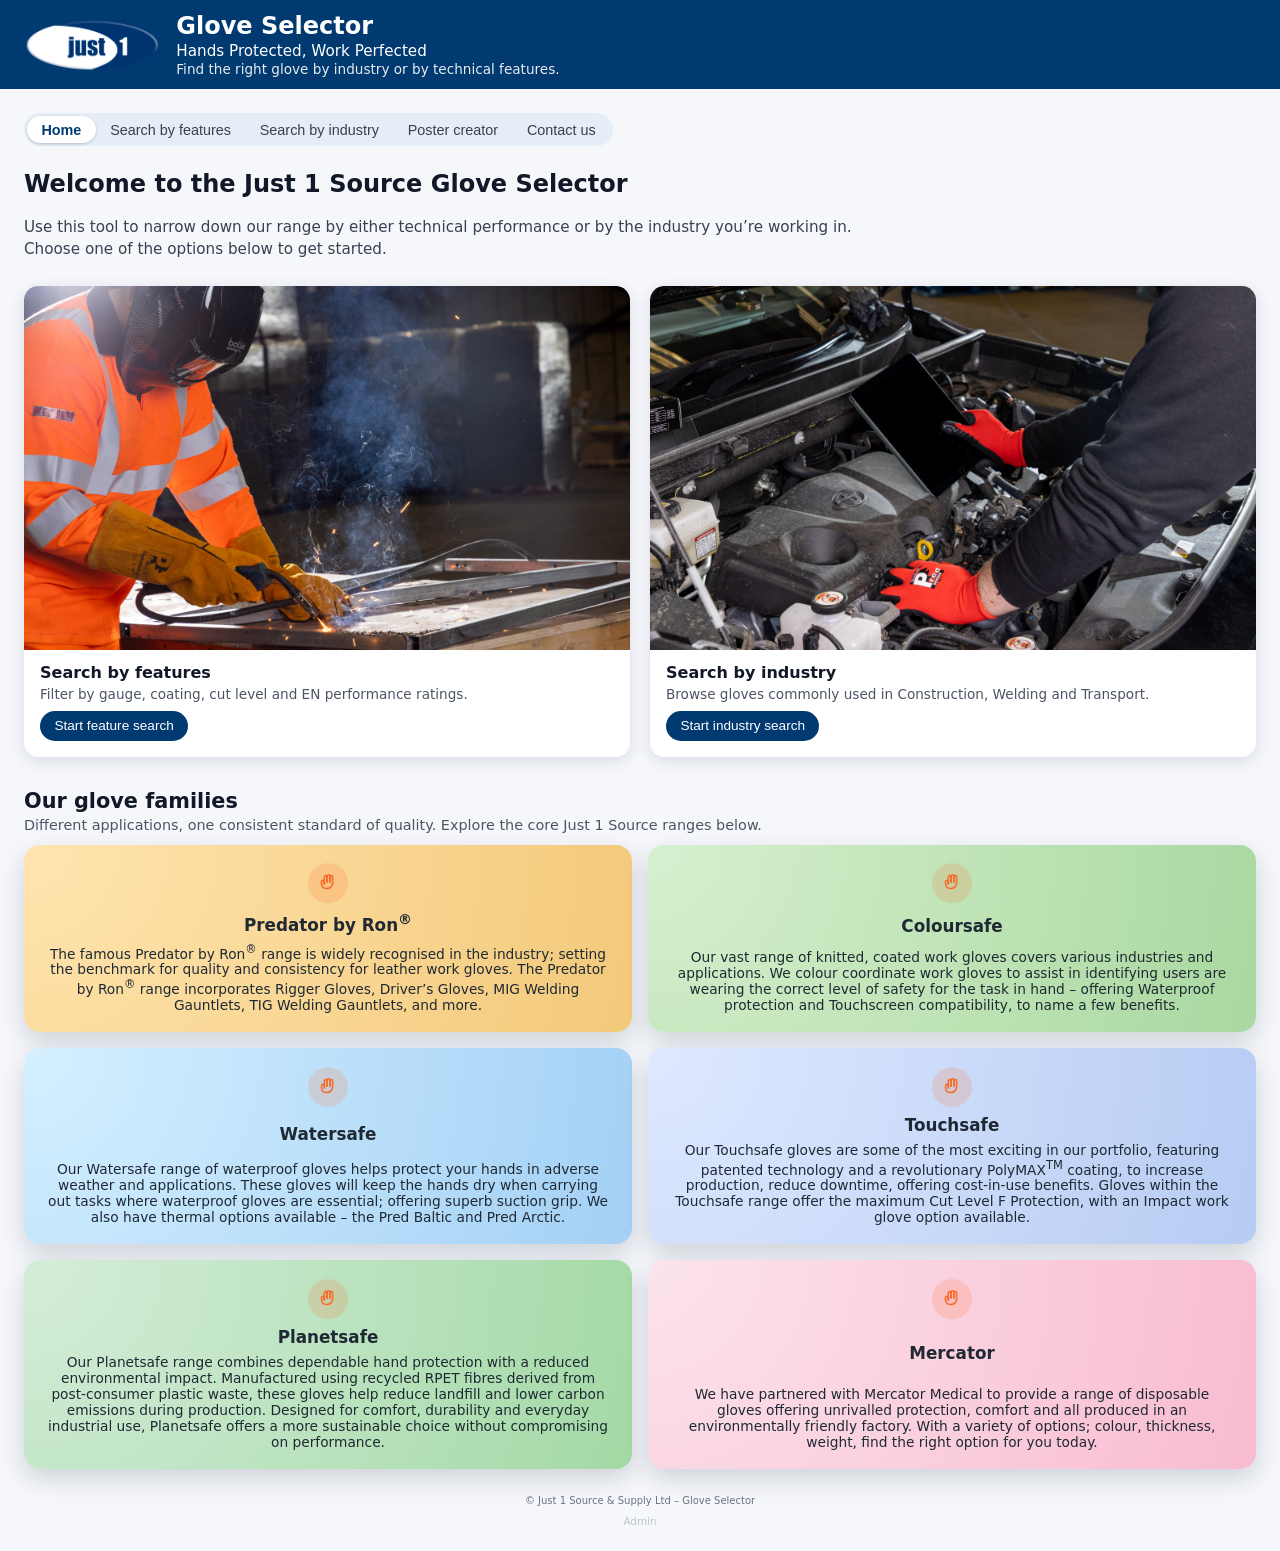
==== commit 04c587a9: "Add Planetsafe & Mercator tiles, CSS gradients, and collapse feature filters by default Co-authored-" ====
--- a/index.html
+++ b/index.html
@@ -130,6 +130,24 @@
                 production, reduce downtime, offering cost-in-use benefits. Gloves within the
                 Touchsafe range offer the maximum Cut Level F Protection, with an Impact work glove
                 option available.
+              </p>
+            </article>
+
+            <!-- Planetsafe -->
+            <article class="brand-range-card brand-range-card--planetsafe">
+              <div class="brand-range-icon"></div>
+              <h3>Planetsafe</h3>
+              <p>
+                Our Planetsafe range combines dependable hand protection with a reduced environmental impact. Manufactured using recycled RPET fibres derived from post-consumer plastic waste, these gloves help reduce landfill and lower carbon emissions during production. Designed for comfort, durability and everyday industrial use, Planetsafe offers a more sustainable choice without compromising on performance.
+              </p>
+            </article>
+
+            <!-- Mercator -->
+            <article class="brand-range-card brand-range-card--mercator">
+              <div class="brand-range-icon"></div>
+              <h3>Mercator</h3>
+              <p>
+                We have partnered with Mercator Medical to provide a range of disposable gloves offering unrivalled protection, comfort and all produced in an environmentally friendly factory. With a variety of options; colour, thickness, weight, find the right option for you today.
               </p>
             </article>
           </div>
--- a/style.css
+++ b/style.css
@@ -252,6 +252,12 @@
 }
 .brand-range-card--touchsafe {
   background: radial-gradient(circle at top left, #dfe9ff, #b6ccf3);
+}
+.brand-range-card--planetsafe {
+  background: radial-gradient(circle at top left, #d4edda, #a3d9a5);
+}
+.brand-range-card--mercator {
+  background: radial-gradient(circle at top left, #fce4ec, #f8bbd0);
 }
 
 /* hand icon */
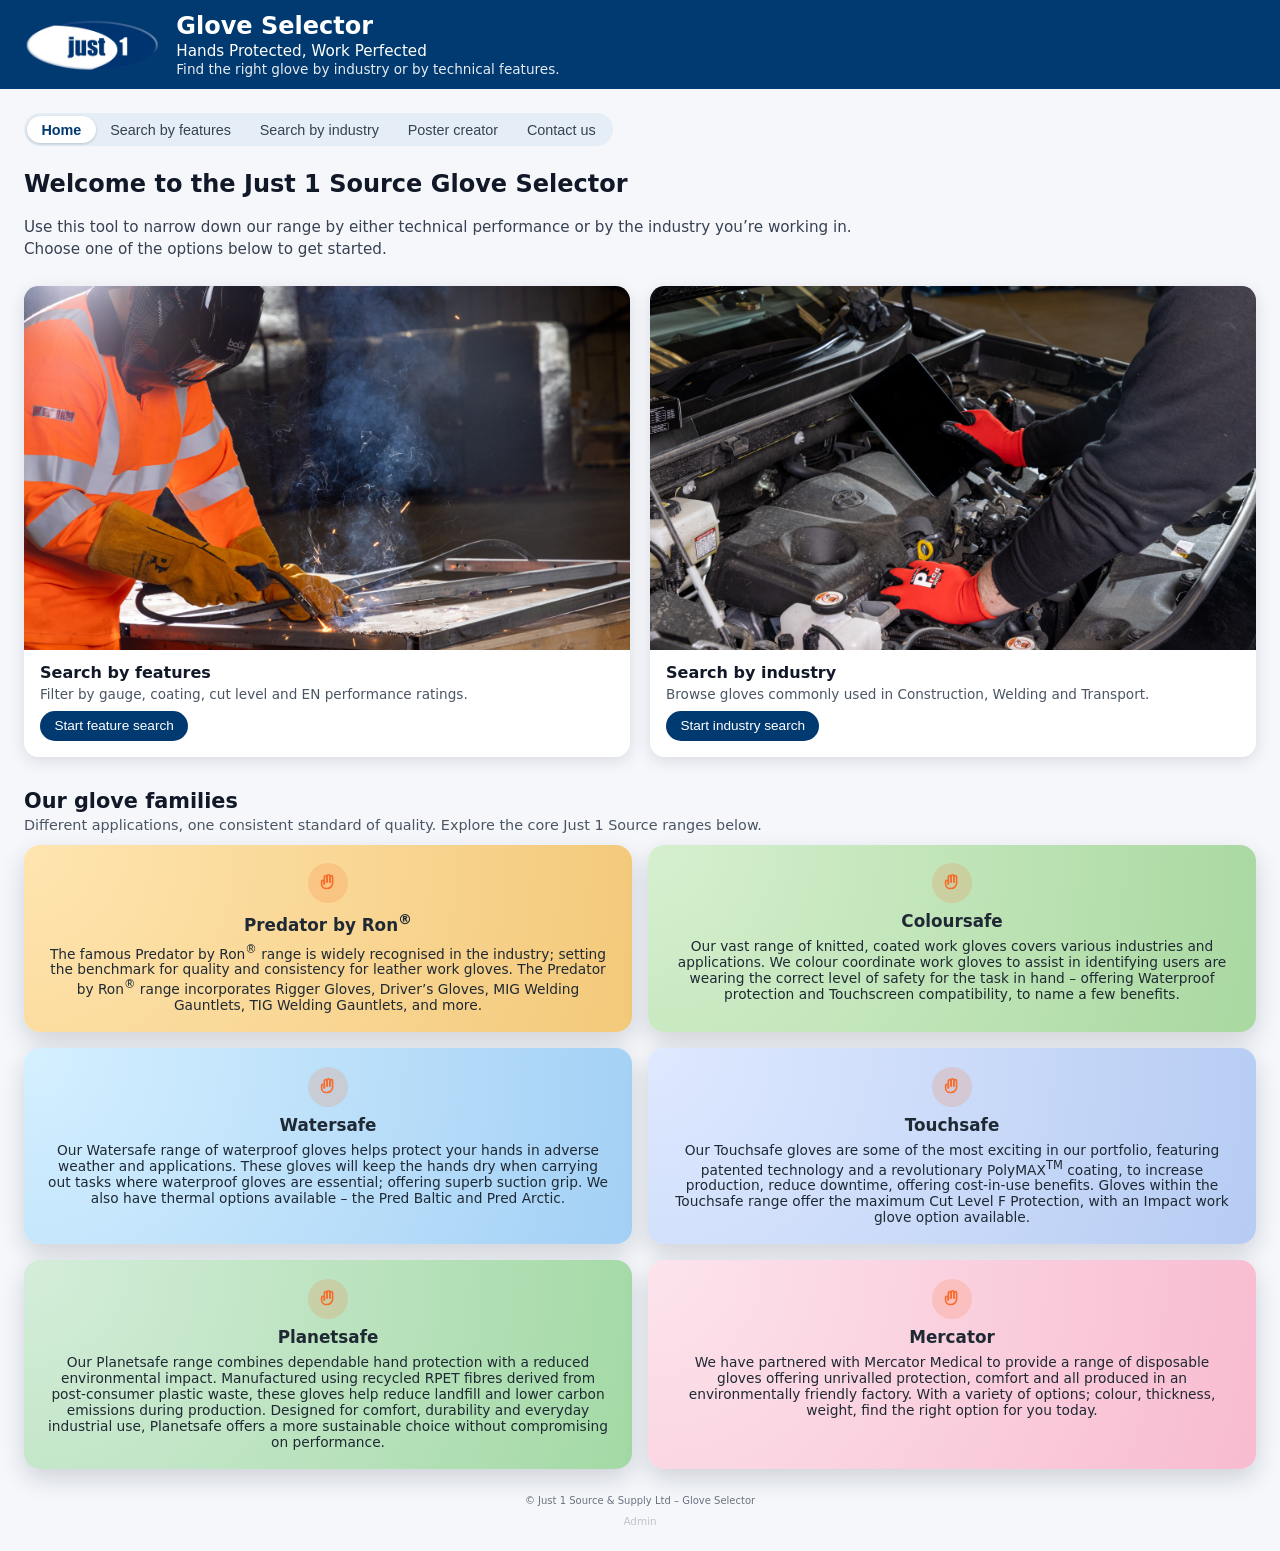
==== commit 616c60ec: "fix: change button id from collapse-features to collapse-all-features to match JS selector Co-author" ====
--- a/index.html
+++ b/index.html
@@ -162,7 +162,7 @@
           <div class="filters-title-row">
             <h2>Filter</h2>
             <div class="filters-actions">
-              <button id="collapse-features" class="filters-clear-link" type="button">Collapse all</button>
+              <button id="collapse-all-features" class="filters-clear-link" type="button">Collapse all</button>
               <button id="clear-filters" class="filters-clear-link" type="button">Clear filters</button>
             </div>
           </div>
@@ -170,6 +170,12 @@
         </section>
 
         <section class="results">
+          <div id="glove-group-tiles" class="glove-group-tiles">
+            <button class="glove-group-tile glove-group-tile--active" data-group="ALL" type="button">ALL</button>
+            <button class="glove-group-tile" data-group="Coated" type="button">Coated</button>
+            <button class="glove-group-tile" data-group="Leather" type="button">Leather</button>
+            <button class="glove-group-tile" data-group="Disposable" type="button">Disposable</button>
+          </div>
           <div class="results-header">
             <h2>Matching gloves</h2>
             <p id="results-count"></p>
@@ -449,6 +455,16 @@
               <a href="tel:07508435540">07508435540</a>
             </p>
           </article>
+
+          <article class="contact-card">
+            <img src="Jesse Oddy.png" alt="Jesse Oddy" class="contact-avatar" />
+            <h3>Jesse Oddy</h3>
+            <p class="contact-title">Telesales Manager</p>
+            <p class="contact-details">
+              <a href="mailto:jesse.oddy@just1source.com">jesse.oddy@just1source.com</a><br>
+              <a href="tel:01653617718">01653 617718</a>
+            </p>
+          </article>
         </div>
 
         <div class="territory-map-block">
--- a/style.css
+++ b/style.css
@@ -26,7 +26,7 @@
 }
 
 .header-inner {
-  max-width: 1500px; /* widened further */
+  max-width: 1700px; /* widened to match main-shell */
   margin: 0 auto;
 }
 
@@ -70,7 +70,7 @@
 /* Main shell + tabs */
 
 .main-shell {
-  max-width: 1500px; /* widened further */
+  max-width: 1800px; /* widened to fit 7 contact cards on one row */
   margin: 1.5rem auto 1.5rem;
   padding: 0 1.5rem;
 }
@@ -234,7 +234,7 @@
   box-shadow: 0 10px 25px rgba(15, 23, 42, 0.16);
   display: flex;
   flex-direction: column;
-  justify-content: space-between;
+  justify-content: flex-start;
   overflow: hidden;
   align-items: center;
   text-align: center;
@@ -518,7 +518,7 @@
 
 .results-grid {
   display: grid;
-  grid-template-columns: repeat(auto-fit, minmax(220px, 1fr));
+  grid-template-columns: repeat(auto-fill, minmax(220px, 1fr));
   gap: 1rem;
 }
 
@@ -531,6 +531,7 @@
   flex-direction: column;
   gap: 0.45rem;
   min-height: 320px;
+  max-width: 320px;
 }
 
 .glove-card::before {
@@ -1267,7 +1268,7 @@
 .contact-grid {
   margin-top: 1rem;
   display: grid;
-  grid-template-columns: repeat(auto-fit, minmax(210px, 1fr)); /* min width bumped */
+  grid-template-columns: repeat(7, 1fr);
   gap: 1.25rem;
 }
 
@@ -1441,6 +1442,10 @@
 
   .poster-a4 {
     max-width: 100%;
+  }
+
+  .contact-grid {
+    grid-template-columns: repeat(auto-fit, minmax(160px, 1fr));
   }
 }
 
@@ -1582,6 +1587,112 @@
 
   /* Ensure City + Postcode newline renders properly */
   #poster-a4 [id^="poster-company-box-line-"] { white-space: pre-line; }
+}
+
+/* --- Glove group tiles --- */
+/* grid-column: 2 places this in the results column of .layout's 2-column grid (300px | 1fr) */
+.glove-group-tiles {
+  display: flex;
+  flex-wrap: wrap;
+  align-items: center;
+  gap: 10px;
+  justify-content: flex-end;
+  margin-bottom: 12px;
+  position: relative;
+}
+
+.glove-group-tile {
+  padding: 0.55rem 1.4rem;
+  border-radius: 999px;
+  border: 2px solid var(--j1-blue);
+  background: #ffffff;
+  color: var(--j1-blue);
+  font-weight: 700;
+  font-size: 0.85rem;
+  letter-spacing: 0.06em;
+  text-transform: uppercase;
+  line-height: 1;
+  height: auto;
+  align-self: center;
+  cursor: pointer;
+  box-shadow: 0 2px 8px rgba(0, 58, 112, 0.15);
+  transition: background 0.18s, color 0.18s, border-color 0.18s, transform 0.18s, box-shadow 0.18s;
+}
+
+.glove-group-tile:hover {
+  background: #e8f0f7;
+  border-color: var(--j1-blue);
+  transform: scale(1.05);
+  box-shadow: 0 4px 14px rgba(0, 58, 112, 0.22);
+}
+
+.glove-group-tile--active {
+  background: var(--j1-blue);
+  color: #ffffff;
+  border-color: var(--j1-blue);
+  box-shadow: 0 4px 16px rgba(0, 58, 112, 0.35);
+}
+
+.glove-group-tile--active:hover {
+  background: var(--j1-blue-dark);
+  border-color: var(--j1-blue-dark);
+  transform: scale(1.05);
+}
+
+/* Backward compat: hide tiles when no gloveGroups configured */
+.glove-group-tiles--hidden {
+  display: none;
+}
+
+/* --- Glove group onboarding tooltip --- */
+@keyframes gloveTooltipFadeIn {
+  from { opacity: 0; transform: translateY(-6px); }
+  to   { opacity: 1; transform: translateY(0); }
+}
+
+.glove-group-tooltip {
+  position: absolute;
+  top: calc(100% + 12px);
+  right: 0;
+  z-index: 200;
+  background: var(--j1-blue);
+  color: #ffffff;
+  font-size: 0.82rem;
+  font-weight: 500;
+  padding: 0.65rem 1rem 0.65rem 0.9rem;
+  border-radius: 8px;
+  box-shadow: 0 4px 18px rgba(0, 58, 112, 0.28);
+  white-space: nowrap;
+  display: flex;
+  align-items: center;
+  gap: 0.6rem;
+  animation: gloveTooltipFadeIn 0.25s ease both;
+}
+
+.glove-group-tooltip::before {
+  content: '';
+  position: absolute;
+  top: -8px;
+  right: 24px;
+  border-left: 8px solid transparent;
+  border-right: 8px solid transparent;
+  border-bottom: 8px solid var(--j1-blue);
+}
+
+.glove-group-tooltip-close {
+  flex-shrink: 0;
+  background: none;
+  border: none;
+  color: rgba(255, 255, 255, 0.8);
+  font-size: 1rem;
+  line-height: 1;
+  cursor: pointer;
+  padding: 0 0 0 0.2rem;
+  margin-left: auto;
+}
+
+.glove-group-tooltip-close:hover {
+  color: #ffffff;
 }
 
 /* --- Features tab: make Collapse/Expand/Clear controls look like pill buttons --- */
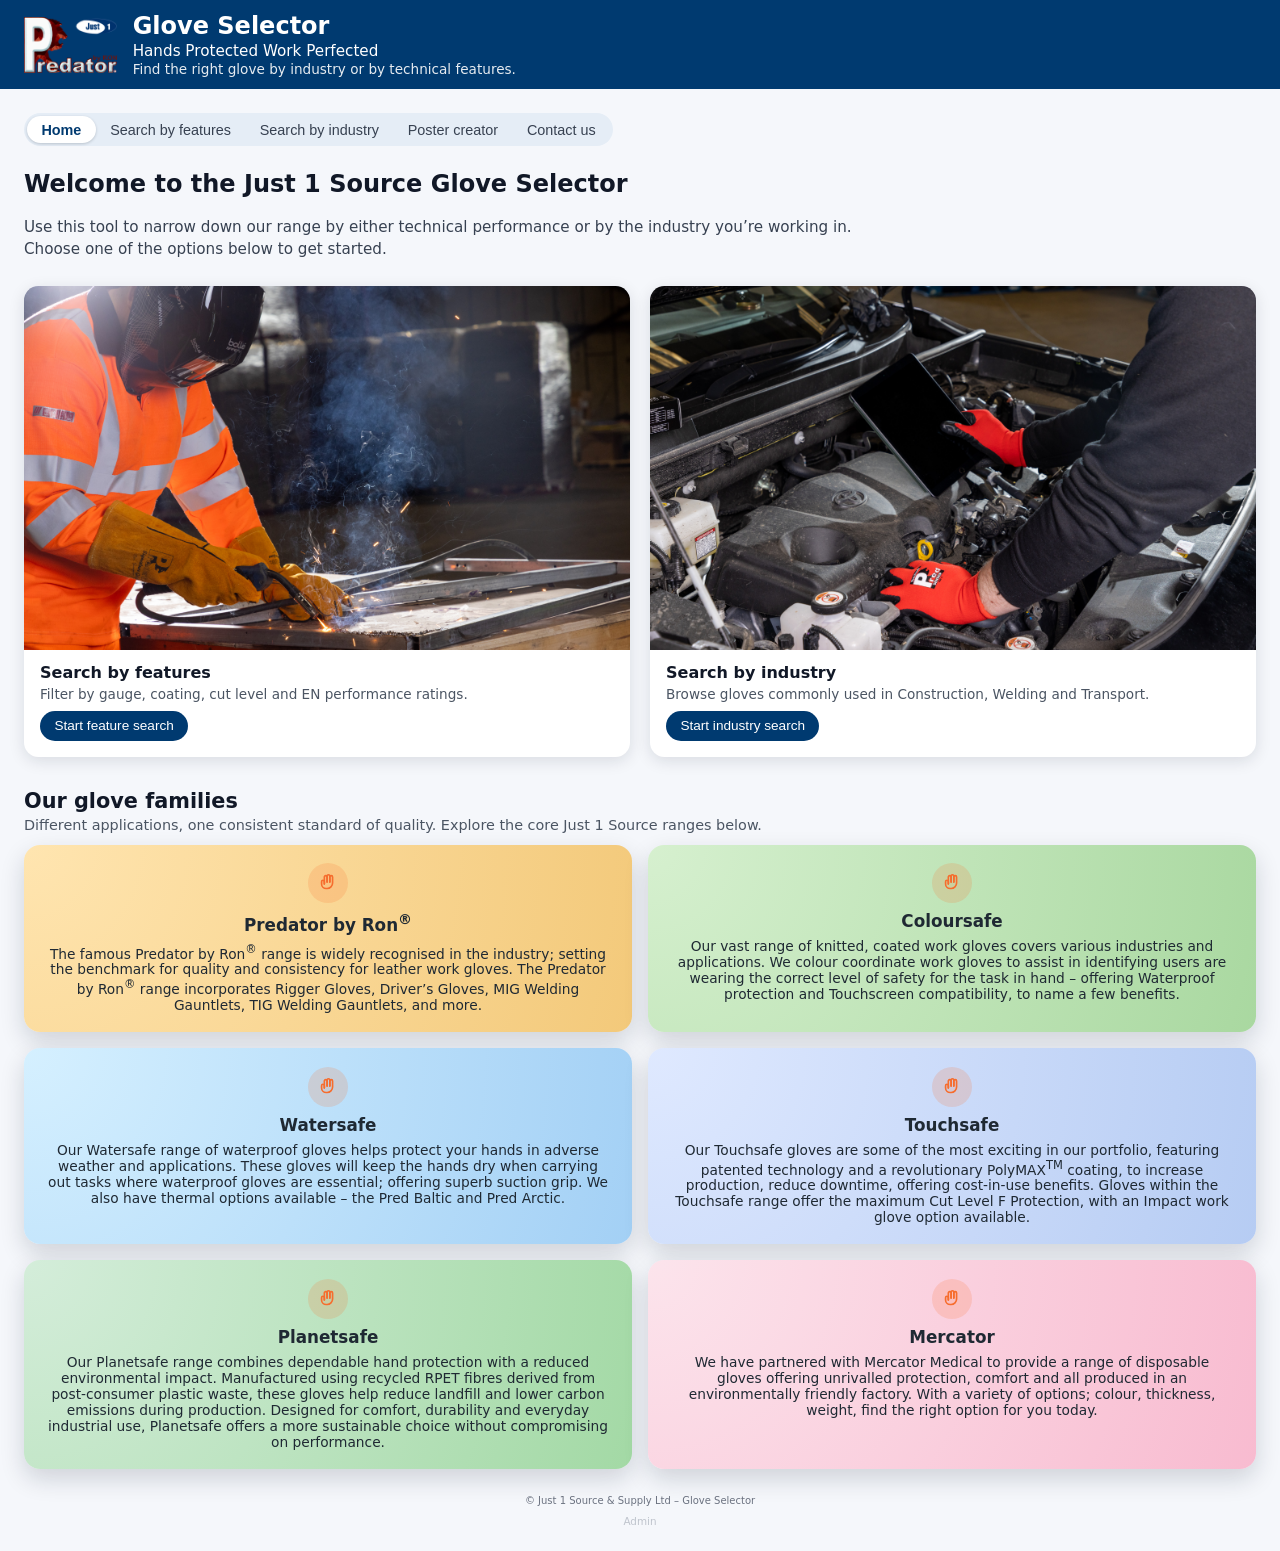
==== commit 22aa7a8a: "Add files via upload" ====
--- a/index.html
+++ b/index.html
@@ -13,7 +13,7 @@
         <img src="logo-just1.png" alt="Just 1 Source logo" class="brand-logo" />
         <div class="brand-text">
           <h1 class="logo-title">Glove Selector</h1>
-          <p class="tagline-main">Hands Protected, Work Perfected</p>
+          <p class="tagline-main">Hands Protected Work Perfected</p>
           <p class="tagline-sub">Find the right glove by industry or by technical features.</p>
         </div>
       </div>
--- a/style.css
+++ b/style.css
@@ -614,6 +614,14 @@
   font-size: 0.8rem;
   color: #374151;
   line-height: 1.3;
+}
+
+.glove-meta {
+  font-size: 0.8rem;
+  color: #374151;
+  line-height: 1.5;
+  display: flex;
+  flex-direction: column;
 }
 
 .glove-specs span {
@@ -999,6 +1007,7 @@
   flex-direction: column;
   gap: 3px;
   box-sizing: border-box;
+  margin-top: auto;
 }
 
 .poster-meta-row {
